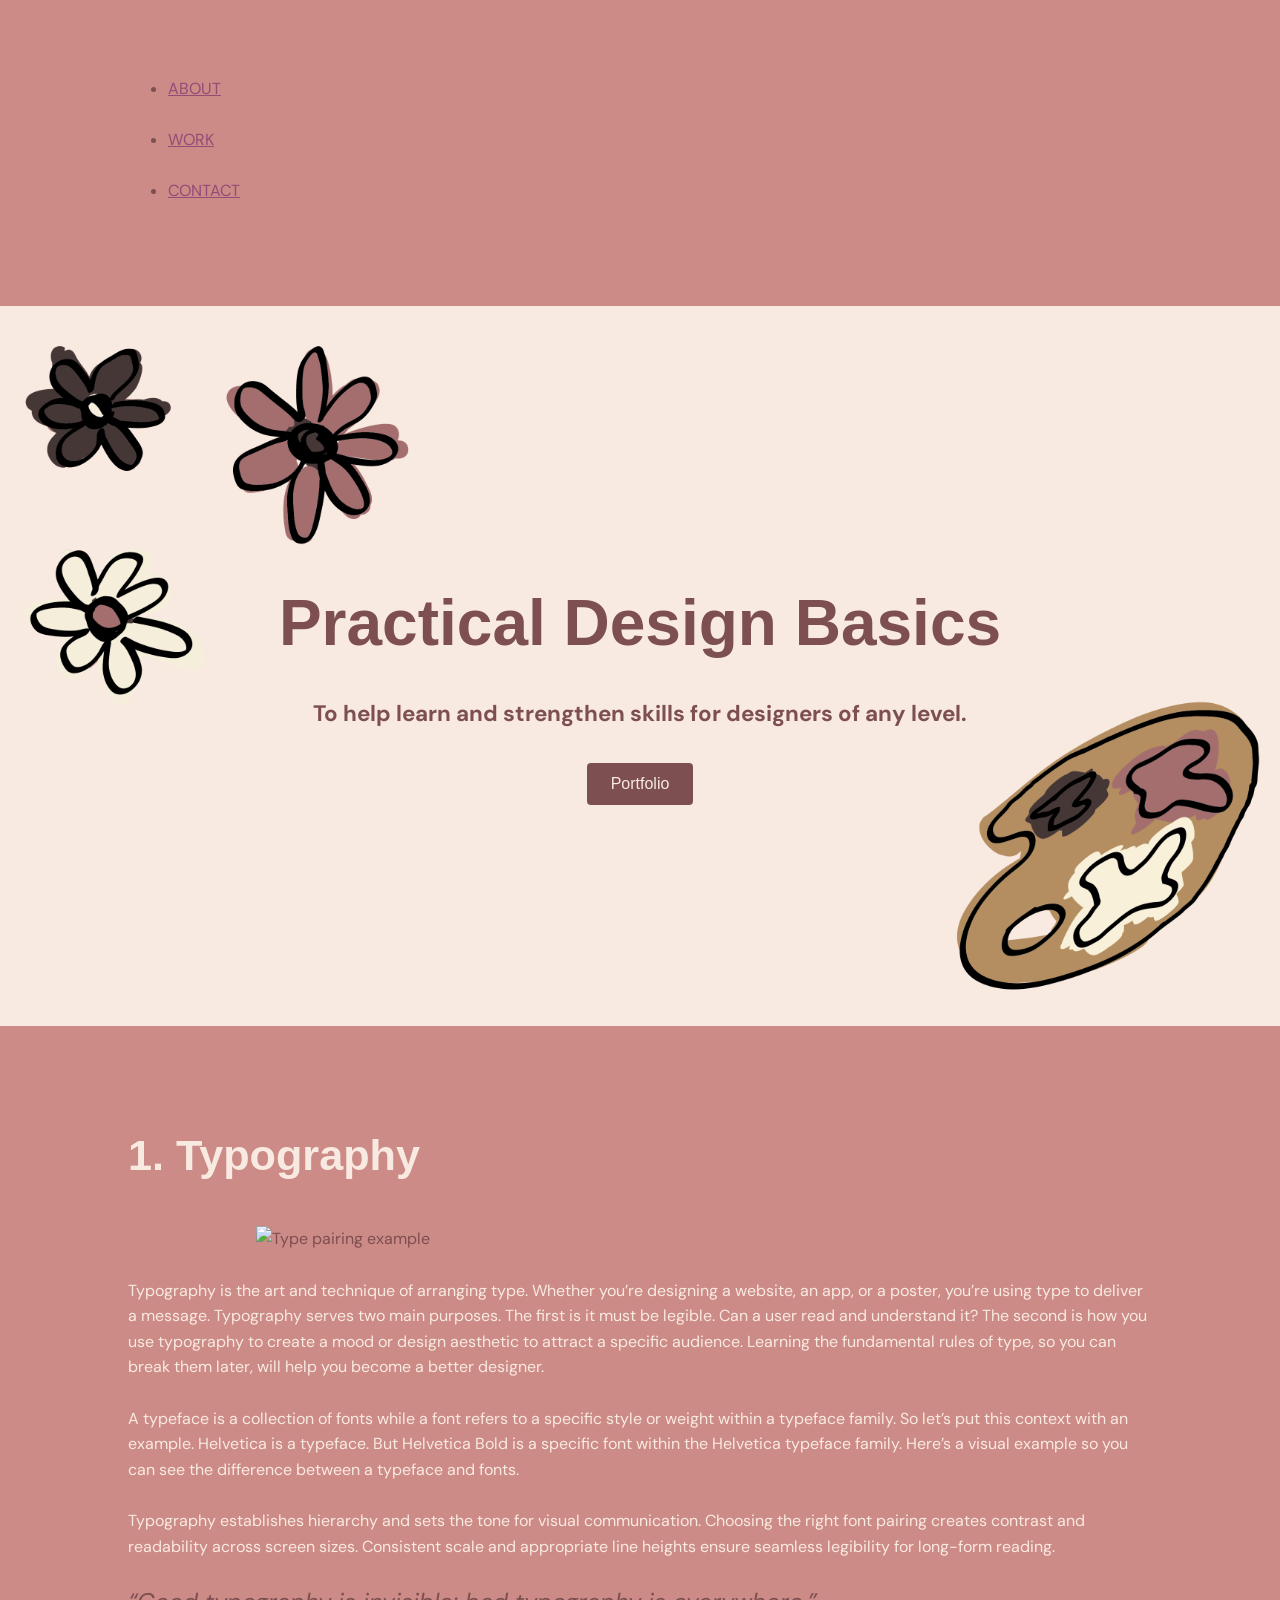
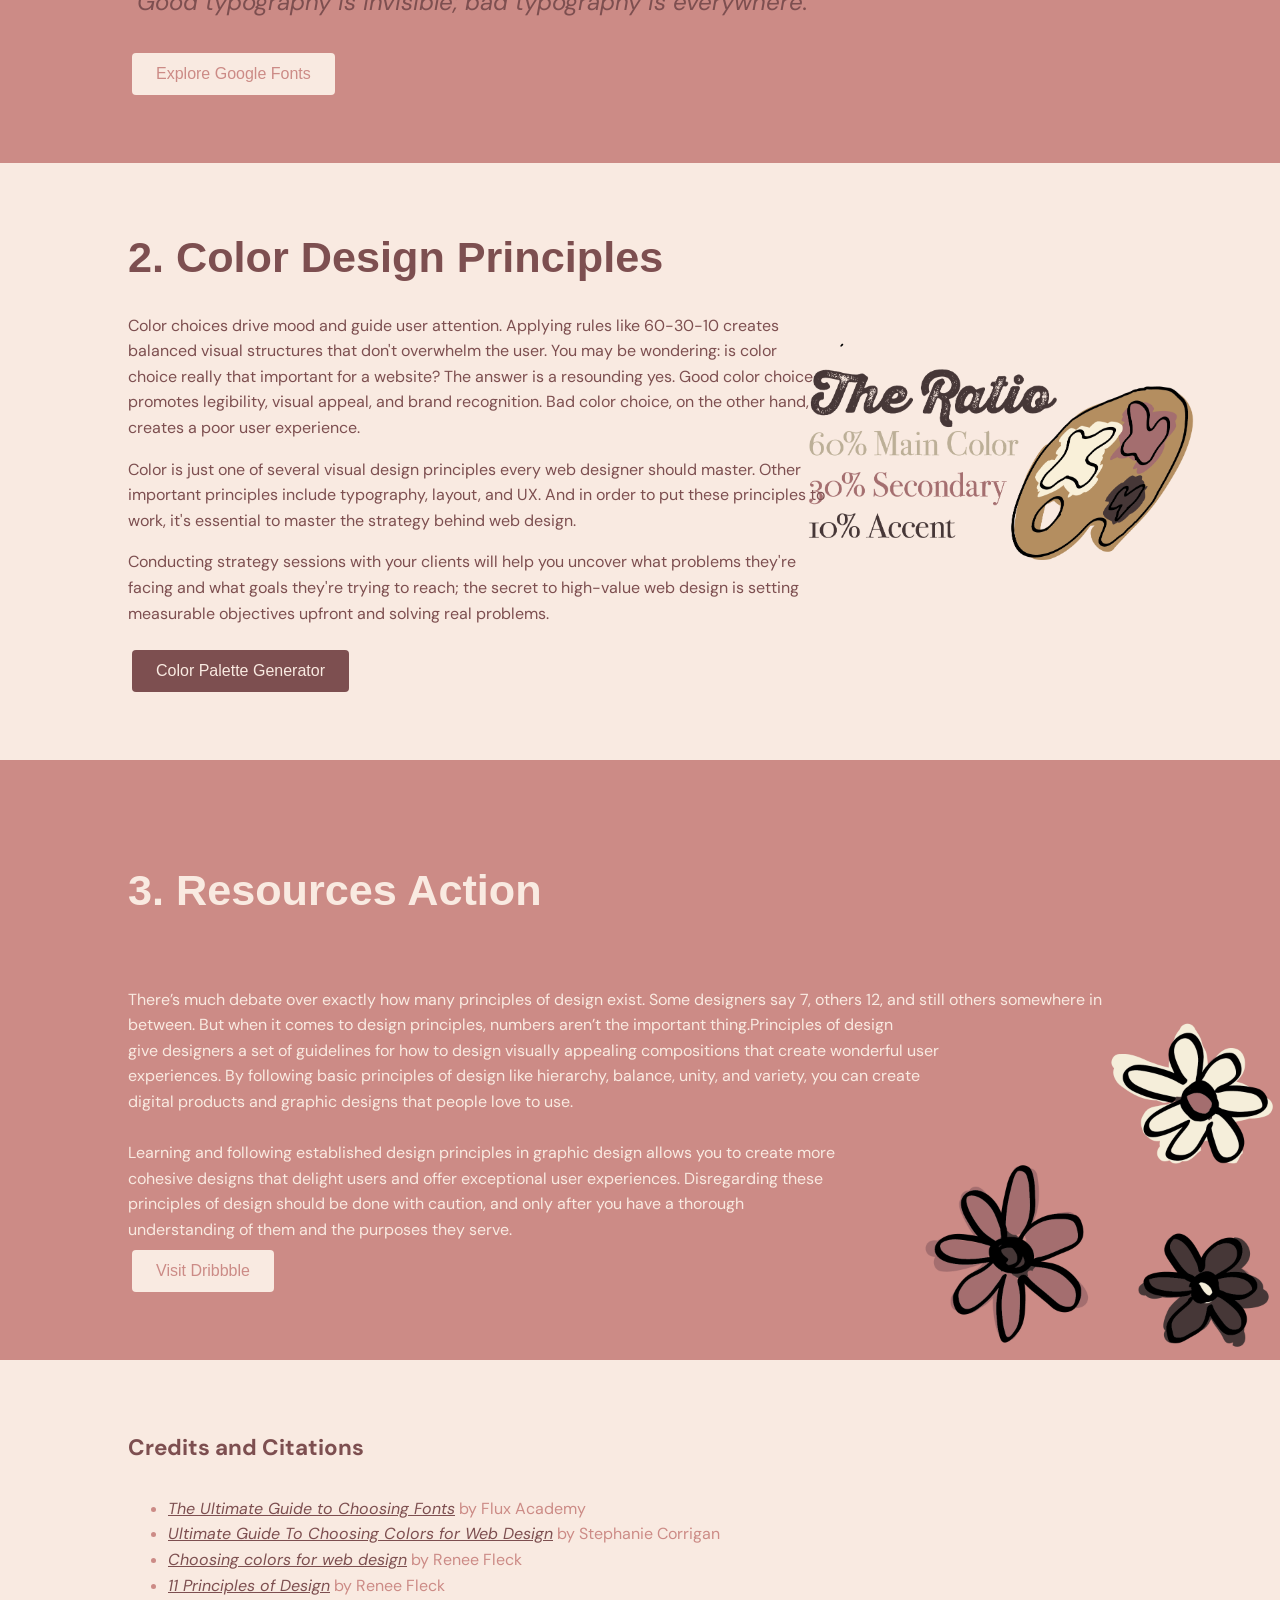
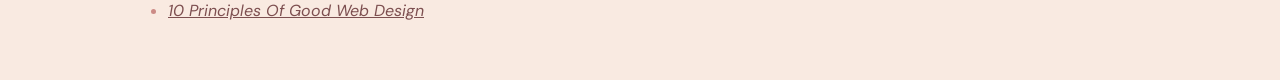
==== index.html @ 144f51ff "Add files via upload" ====
<!DOCTYPE html>
<html lang="en">
<head>
    <meta charset="UTF-8">
    <meta name="viewport" content="width=device-width, initial-scale=1.0">
    <title>Design Basics Professionals use Daily</title>
    
    <!-- Google Fonts -->
    <link rel="preconnect" href="https://fonts.googleapis.com">
    <link rel="preconnect" href="https://fonts.gstatic.com" crossorigin>
    <link href="https://fonts.googleapis.com/css2?family=DM+Sans:ital,opsz,wght@0,9..40,100..1000;1,9..40,100..1000&family=Valley+Sans:ital,wght@0,100..900;1,100..900&display=swap" rel="stylesheet">
    
    <!-- External CSS -->
    <link href="style.css" rel="stylesheet" type="text/css">
</head>
<body>
<topsection>
<section class="navigation">
<div class="navigation">
	<ul>
		<li><a href="file:///Users/rgarne7/Desktop/webdeisgn/About.html" target="_blank">ABOUT</a></li><br>
		<li><a href="file:///Users/rgarne7/Desktop/webdeisgn/About.html" target="_blank">WORK</a></li><br>
		<li><a href="file:///Users/rgarne7/Desktop/webdeisgn/About.html" target="_blank">CONTACT</a></li><br>
	</ul>
</div>
</section>
</topsection>
    <!-- SECTION 1: Header & Hero -->
    <section class="hero-section">
        <div class="hero-content">
            <h1>Practical Design Basics</h1>
            <h3>To help learn and strengthen skills for designers of any level.</h3>
            <a href="https://bexdesigns.net/" target="_blank">
            <button class="button">Portfolio</button>
            </a>
        </div>
</section>

    <!-- SECTION 2: Typography -->
    <section class="typography-section">
        <h2>1. Typography</h2>
      <img class="centered-image" src="images/typepairing.png" alt="Type pairing example">
      <br><p2>Typography is the art and technique of arranging type. Whether you’re designing a website, an app, or a poster, you’re using type to deliver a message. Typography serves two main purposes. The first is it must be legible. Can a user read and understand it? The second is how you use typography to create a mood or design aesthetic to attract a specific audience. Learning the fundamental rules of type, so you can break them later, will help you become a better designer.&nbsp;</p2><br>
        
       <br><p2>A typeface is a collection of fonts while a font refers to a specific style or weight within a typeface family. So let’s put this context with an example. Helvetica is a typeface. But Helvetica Bold is a specific font within the Helvetica typeface family. Here’s a visual example so you can see the difference between a typeface and fonts.</p2><br>
<p2><br>
    </p2>
        <p2>Typography establishes hierarchy and sets the tone for visual communication. Choosing the right font pairing creates contrast and readability across screen sizes.</p2>
<p2>Consistent scale and appropriate line heights ensure seamless legibility for long-form reading.</p2>
        
      <q>Good typography is invisible; bad typography is everywhere.</q>  
        
        <div>
            <a href="https://fonts.google.com" target="_blank">
                <button class="button2">Explore Google Fonts</button>
            </a>
        </div>
    </section>

    <!-- SECTION 3: Color & Design Principles -->
    <section class="color-section">
        <!-- Header container to align title left and image right -->
      <div class="color-header">
            <h5>2. Color Design Principles</h5>
</div>
      
<p>Color choices drive mood and guide user attention. Applying rules like 60-30-10 creates balanced visual structures that don't overwhelm the user.&nbsp;You may be wondering: is color choice really that important for a website? The answer is a resounding yes. Good color choice promotes legibility, visual appeal, and brand recognition. Bad color choice, on the other hand, creates a poor user experience.</p>
        <p>Color is just one of several visual design principles every web designer should master. Other important principles include typography, layout, and UX. And in order to put these principles to work, it's essential to master the strategy behind web design. 
		
		<br><p>Conducting strategy sessions with your clients will help you uncover what problems they're facing and what goals they're trying to reach; the secret to high-value web design is setting measurable objectives upfront and solving real problems.</p>
        
        <div>
            <a href="https://coolors.co" target="_blank">
                <button class="button">Color Palette Generator</button>
            </a>
        </div>
    </section>

    <!-- SECTION 4: Resources & CTA -->
    <!-- SECTION 4: Resources & CTA -->
<section class="resources-section">
<h2>3. Resources Action</h2>
	<div>
	  <br><p2>There’s much debate over exactly how many principles of design exist. Some designers say 7, others 12, and still others somewhere in between. But when it comes to design principles, numbers aren’t the important thing.Principles of design <br>
	    give designers a set of guidelines for how to design visually appealing compositions that create wonderful user <br>
	    experiences. By following basic principles of design like hierarchy, balance, unity, and variety, you can create <br>
	    digital products and graphic designs that people love to use.<br></p2>
	<br><p2>Learning and following established design principles in graphic design allows you to create more<br>
cohesive designs that delight users and offer exceptional user experiences. Disregarding these <br>
principles of design should be done with caution, and only after you have a thorough<br>
understanding of them and the purposes they serve.</p2>
    
    <div>
        <a href="https://dribbble.com" target="_blank">
        <button class="button2">Visit Dribbble</button>
      </a>
</div>
</section>

    <!-- FOOTER & CITATIONS -->
    <footer>
        <h4>Credits and Citations</h4>
      <ul>
        <li><cite><a href="https://www.flux-academy.com/blog/the-ultimate-guide-to-choosing-fonts" target="_blank">The Ultimate Guide to Choosing Fonts</a></cite> by Flux Academy</li>
            <li><cite><a href="https://www.flux-academy.com/blog/ultimate-guide-to-choosing-colors-for-web-design" target="_blank">Ultimate Guide To Choosing Colors for Web Design</a></cite> by Stephanie Corrigan</li>
            <li><cite><a href="https://dribbble.com/stories/2018/12/19/choosing-colors-for-web-design-a-practical-ui-color-application-guide" target="_blank">Choosing colors for web design</a></cite> by Renee Fleck</li>
            <li><cite><a href="https://dribbble.com/resources/education/principles-of-design" target="_blank">11 Principles of Design</a></cite> by Renee Fleck</li>
            <li><cite><a href="https://tilda.education/en/web-design-principles" target="_blank">10 Principles Of Good Web Design</a></cite></li>
      </ul>
    </footer>

</body>
</html>
---- style.css ----
@charset "UTF-8";

/* Global & Typography Styling */
body {
    font-family: 'DM Sans', sans-serif;
    margin: 0;
    padding: 0;
    color: #7d4f50;
    line-height: 1.6;
}

h1 {
    font-family: "Valley Sans", sans-serif;
    font-size: 4rem;
    font-weight: 600;
    margin-bottom: 0.1rem;
    color: #7d4f50;
}

h2 {
    font-family: "Valley Sans", sans-serif;
    font-size: 2.7rem;
    color: #f9eae1;
}

h5 {
    font-family: "Valley Sans", sans-serif;
    font-size: 2.7rem;
    color: #7d4f50;
    margin: 0;
}

h3, h4 {
    font-family: "DM Sans", sans-serif;
    font-size: 1.4rem;
    color: #7d4f50;
}

p {
    font-size: 1rem;
    max-width: 700px;
    margin-bottom: 1rem;
    color: #7d4f50;
}

p2 {
    color: #f9eae1;
}

q {
    font-style: italic;
    font-size: 1.5rem;
    display: block;
    margin: 1.5rem 0;
    color: #7d4f50;
}

/* Section Structures */
section {
    padding: 60px 10%;
}

.navigation {
	background-color: #cc8b86;
	justify-content: center;
}
/* 1. Hero Section with Centered Background */
.hero-section {
    background-color: #f9eae1;
    background-image: url(Images/herographic.png);
    background-repeat: no-repeat;
    background-size: contain;
    background-position: center;
    min-height: 600px;
    display: flex;
    align-items: center;
    justify-content: center;
    text-align: center;
}

/* 2. Typography Section with Centered Image */
.typography-section {
    background-color: #CC8b86;
}

.typography-section .centered-image {
    display: block;
    margin: 0px auto;
    max-width: 75%;
    height: 5%;
}

/* 3. Color Section with Title Left & Image Right */
.color-section {
    background-color: #f9eae1;
}

.color-header {
    display: flex;
    justify-content: space-between;
    align-items: center;
    margin-bottom: 20px;
    flex-wrap: wrap;
    gap: 20px;
}

.color-palette-img {
    max-width: 400px; /* Adjust width as needed */
    height: auto;
}
.color-section {
    background-color: #f9eae1;
    background-image: url(Images/colorpalette.png);
    background-repeat: no-repeat;
    background-position: right center;
    background-size: 45%; /* Adjusts image size to fit neatly */
}

.resources-section {
    background-color: #cc8b86;
}
/* 4. Resources Section with Bottom-Right Background Image */
.resources-section {
    background-color: #cc8b86;
    background-image: url(Images/resource.png);
    background-repeat: no-repeat;
    background-position: right bottom;
    background-size: contain; /* Keeps the entire image visible; adjust or set a pixel size like '250px' if preferred */
    min-height: 250px; /* Optional: ensures enough height for the graphic to render nicely */
}
/* Links & Hover States */
a {
    color: #914D76;
    text-decoration: underline;
    transition: color 0.2s ease;
}

a:hover {
    color: #04AA6D;
}

/* Button Styling */
.button {
    background-color: #7d4f50;
    border: none;
    color: #f9eae1;
    padding: 12px 24px;
    text-align: center;
    text-decoration: none;
    display: inline-block;
    font-size: 16px;
    margin: 8px 4px;
    cursor: pointer;
    border-radius: 4px;
    transition: background-color 0.3s ease;
}

.button:hover {
    background-color: #CC8b86;
}

.button2 {
    background-color: #f9eae1;
    border: none;
    color: #CC8b86;
    padding: 12px 24px;
    text-align: center;
    text-decoration: none;
    display: inline-block;
    font-size: 16px;
    margin: 8px 4px;
    cursor: pointer;
    border-radius: 4px;
    transition: background-color 0.3s ease;
}

.button2:hover {
    background-color: #7d4f50;
}

/* Footer Styling */
footer {
    background-color: #f9eae1;
    color: #CC8b86;
    padding: 40px 10%;
}

footer a {
    color: #7d4f50;
}

footer a:hover {
    color: #CC8b86;
}
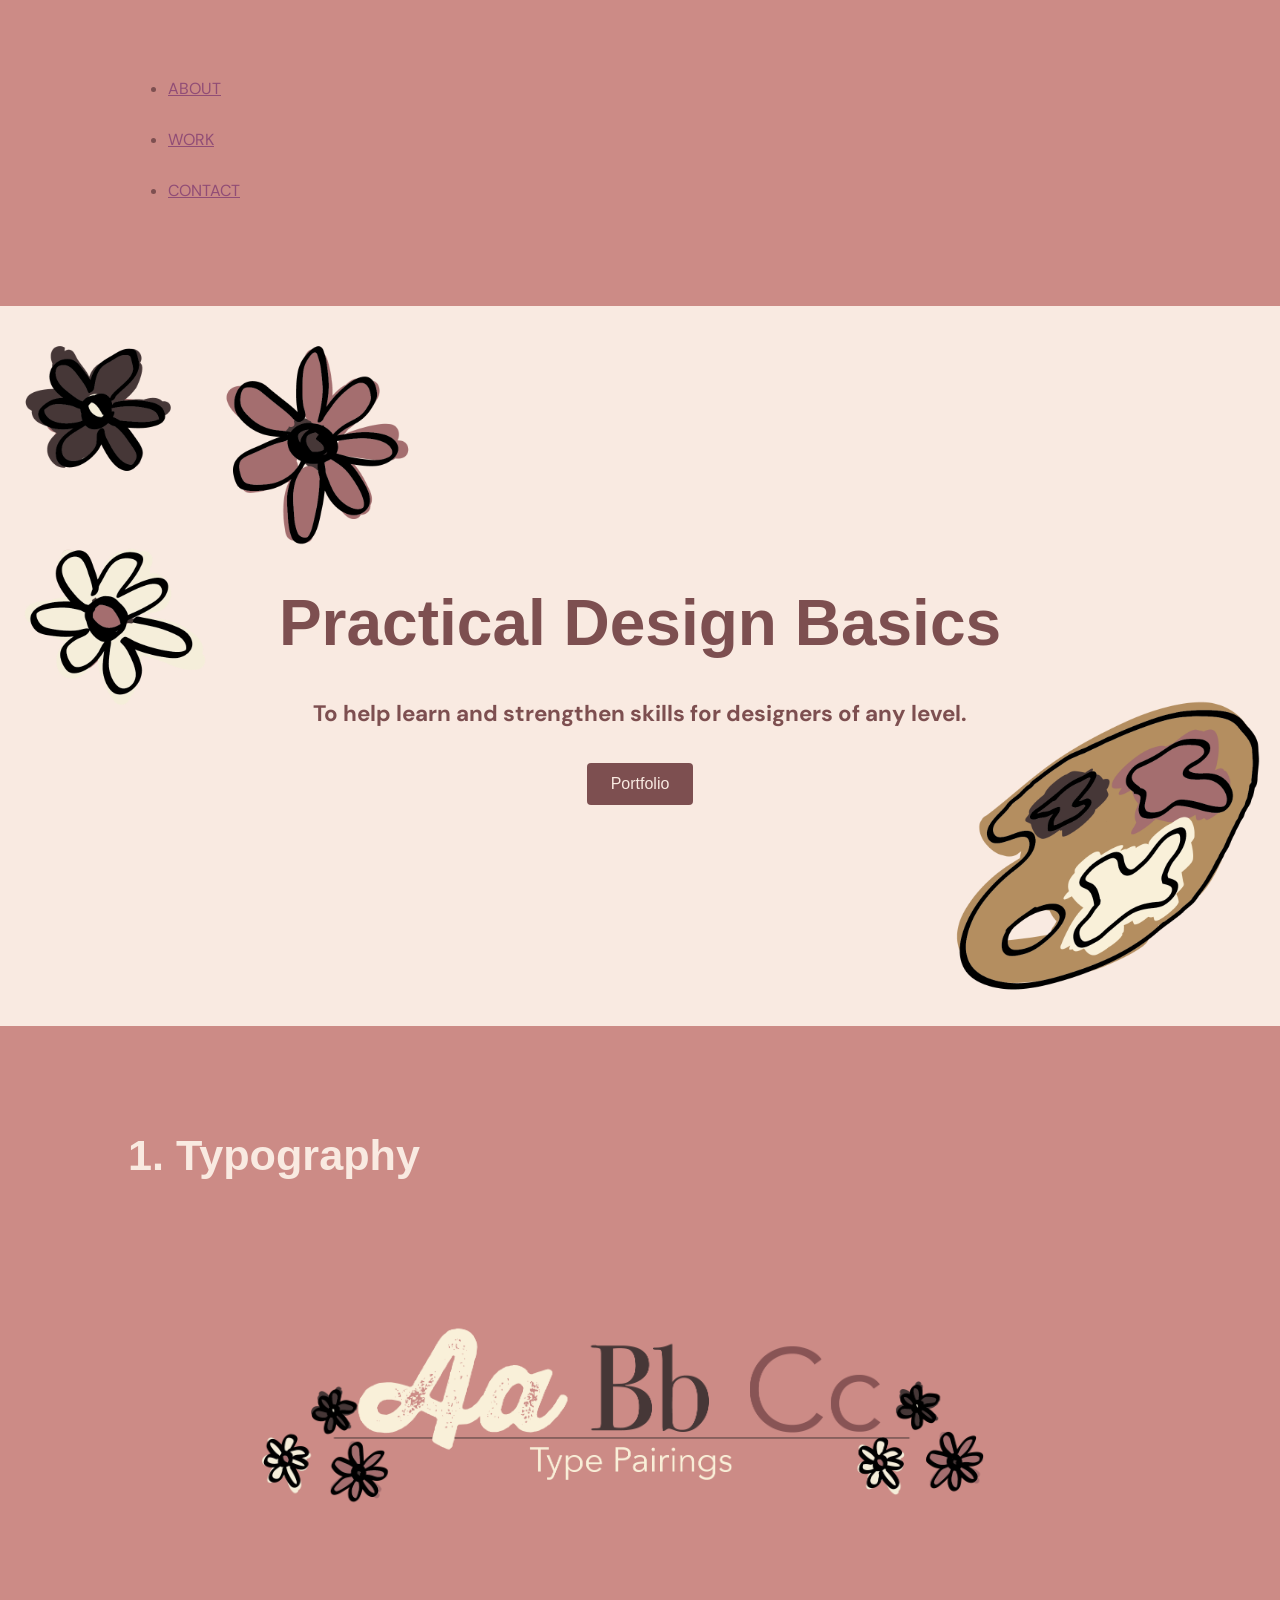
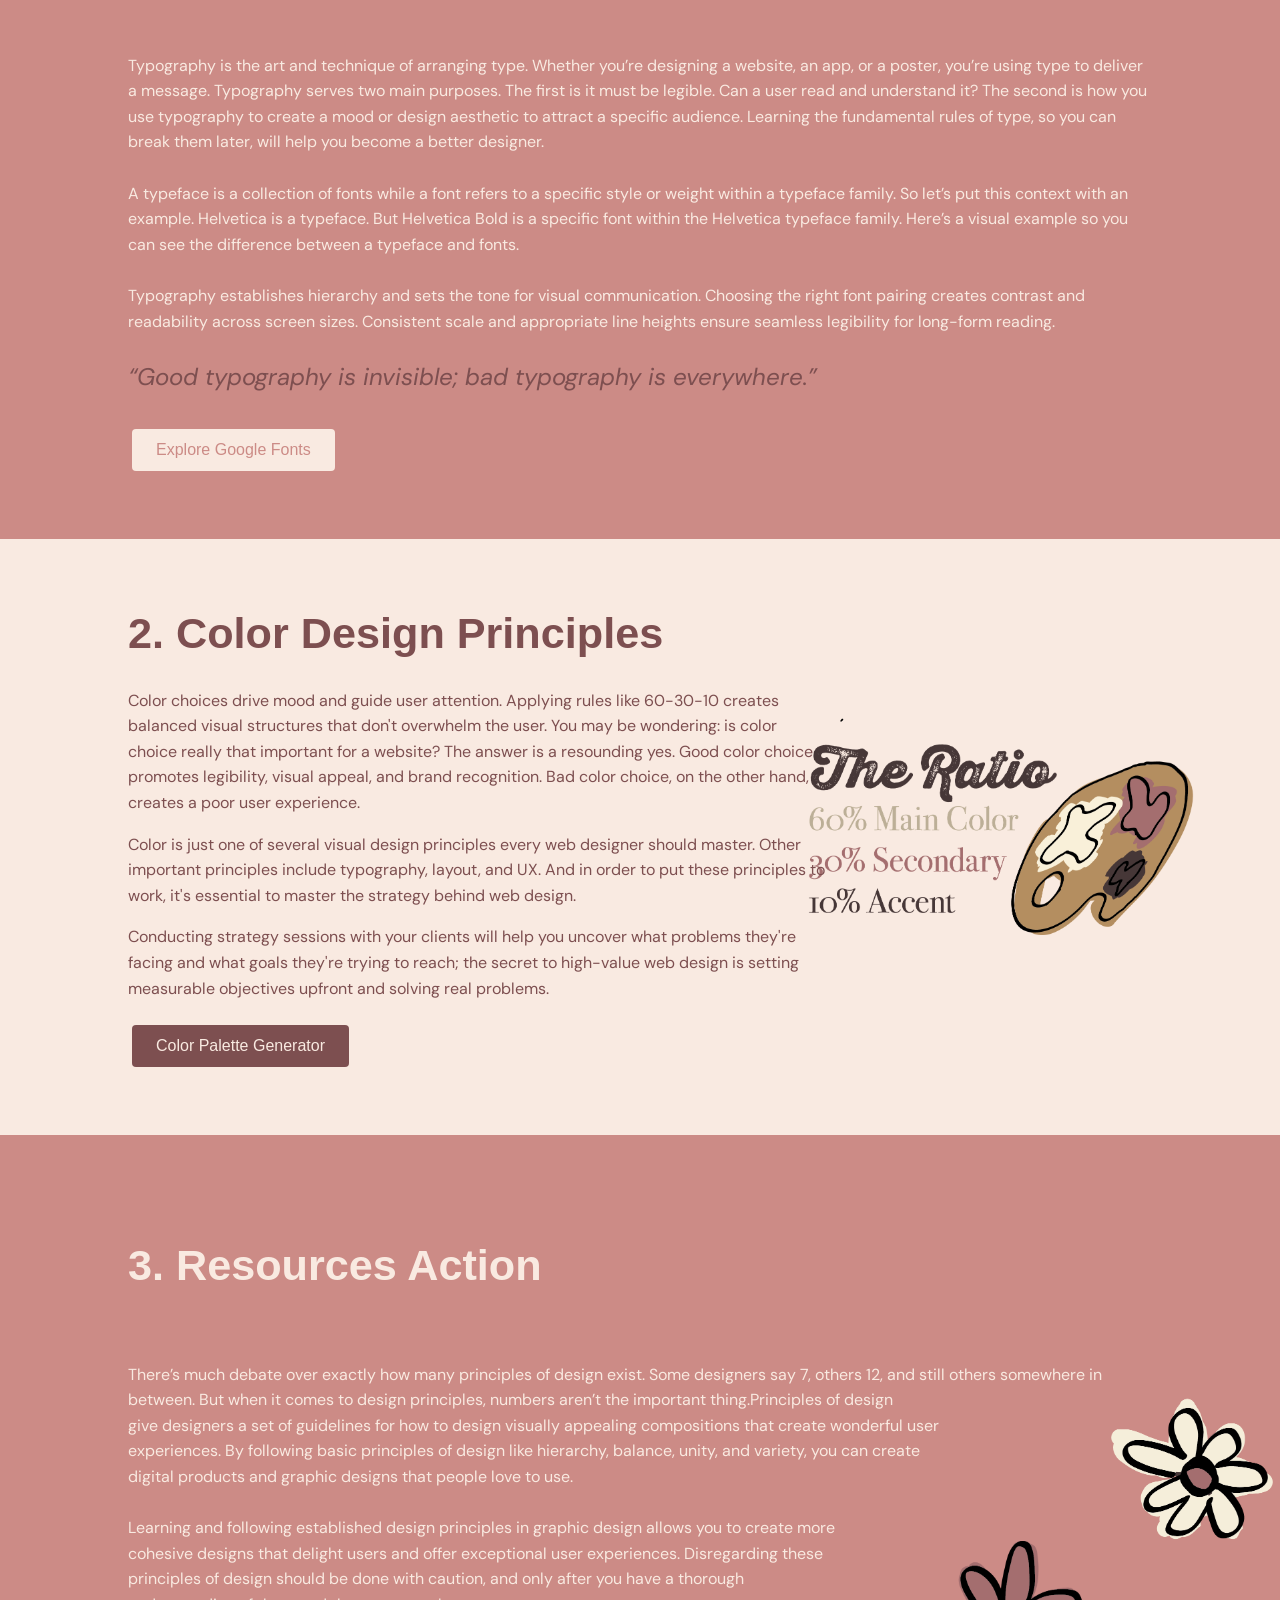
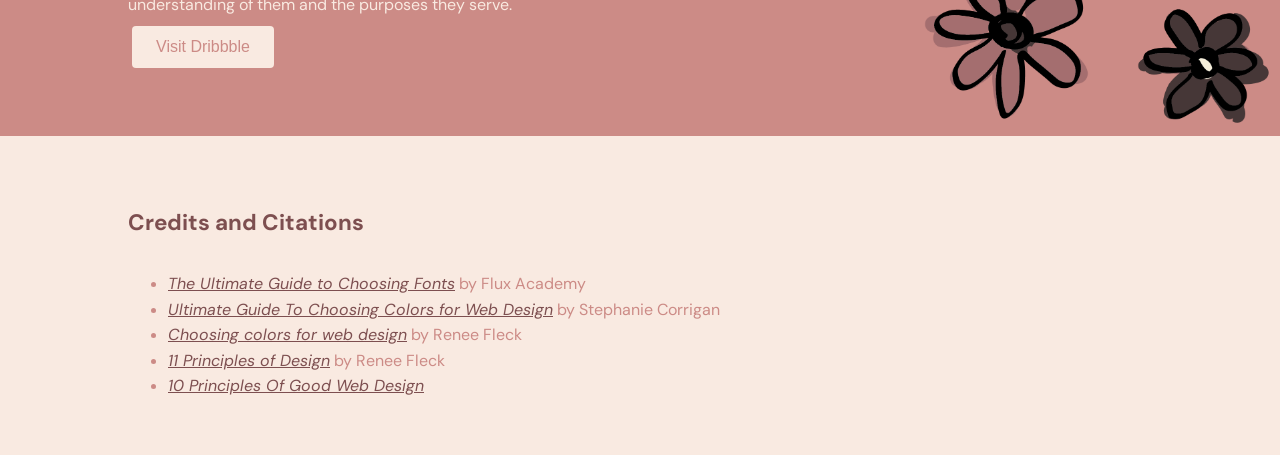
==== commit a6f35316: "Add files via upload" ====
--- a/index.html
+++ b/index.html
@@ -39,7 +39,7 @@
     <!-- SECTION 2: Typography -->
     <section class="typography-section">
         <h2>1. Typography</h2>
-      <img class="centered-image" src="images/typepairing.png" alt="Type pairing example">
+      <img class="centered-image" src="Images/typepairing.png" alt="Type pairing example">
       <br><p2>Typography is the art and technique of arranging type. Whether you’re designing a website, an app, or a poster, you’re using type to deliver a message. Typography serves two main purposes. The first is it must be legible. Can a user read and understand it? The second is how you use typography to create a mood or design aesthetic to attract a specific audience. Learning the fundamental rules of type, so you can break them later, will help you become a better designer.&nbsp;</p2><br>
         
        <br><p2>A typeface is a collection of fonts while a font refers to a specific style or weight within a typeface family. So let’s put this context with an example. Helvetica is a typeface. But Helvetica Bold is a specific font within the Helvetica typeface family. Here’s a visual example so you can see the difference between a typeface and fonts.</p2><br>
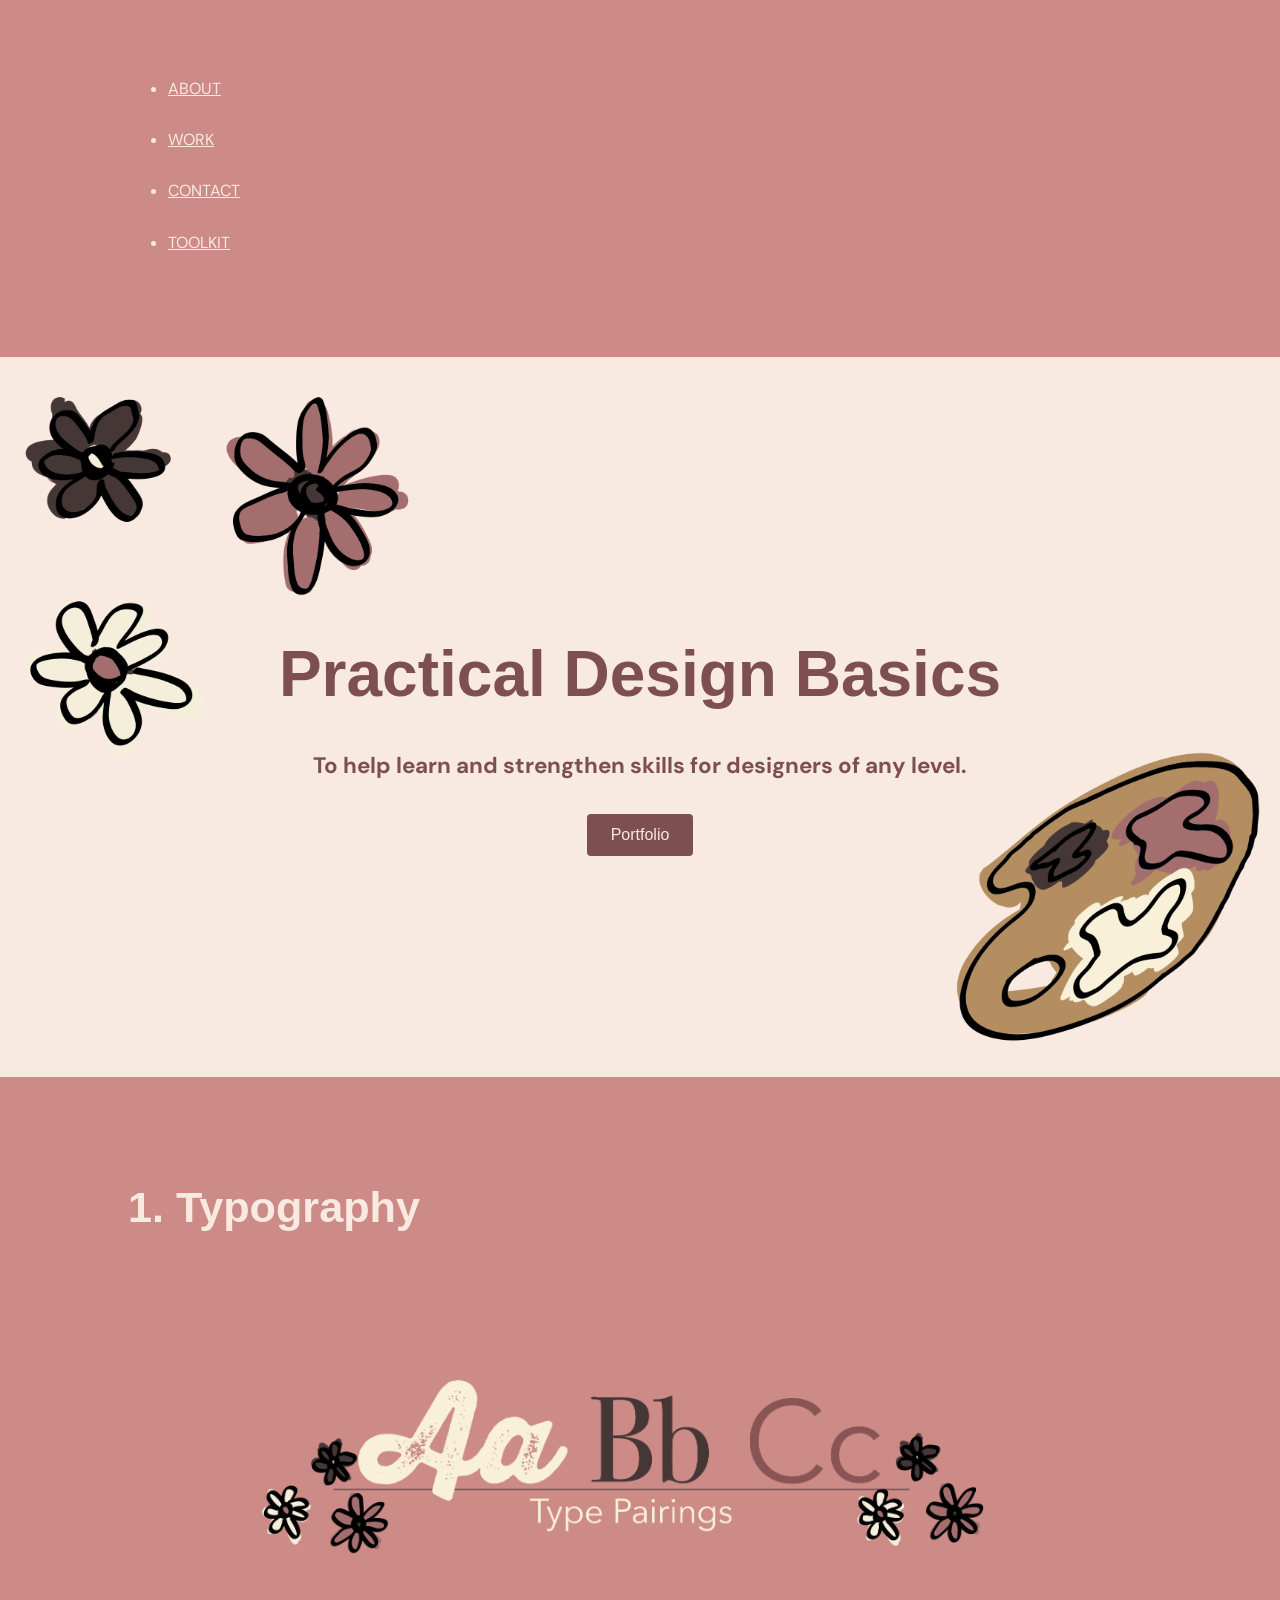
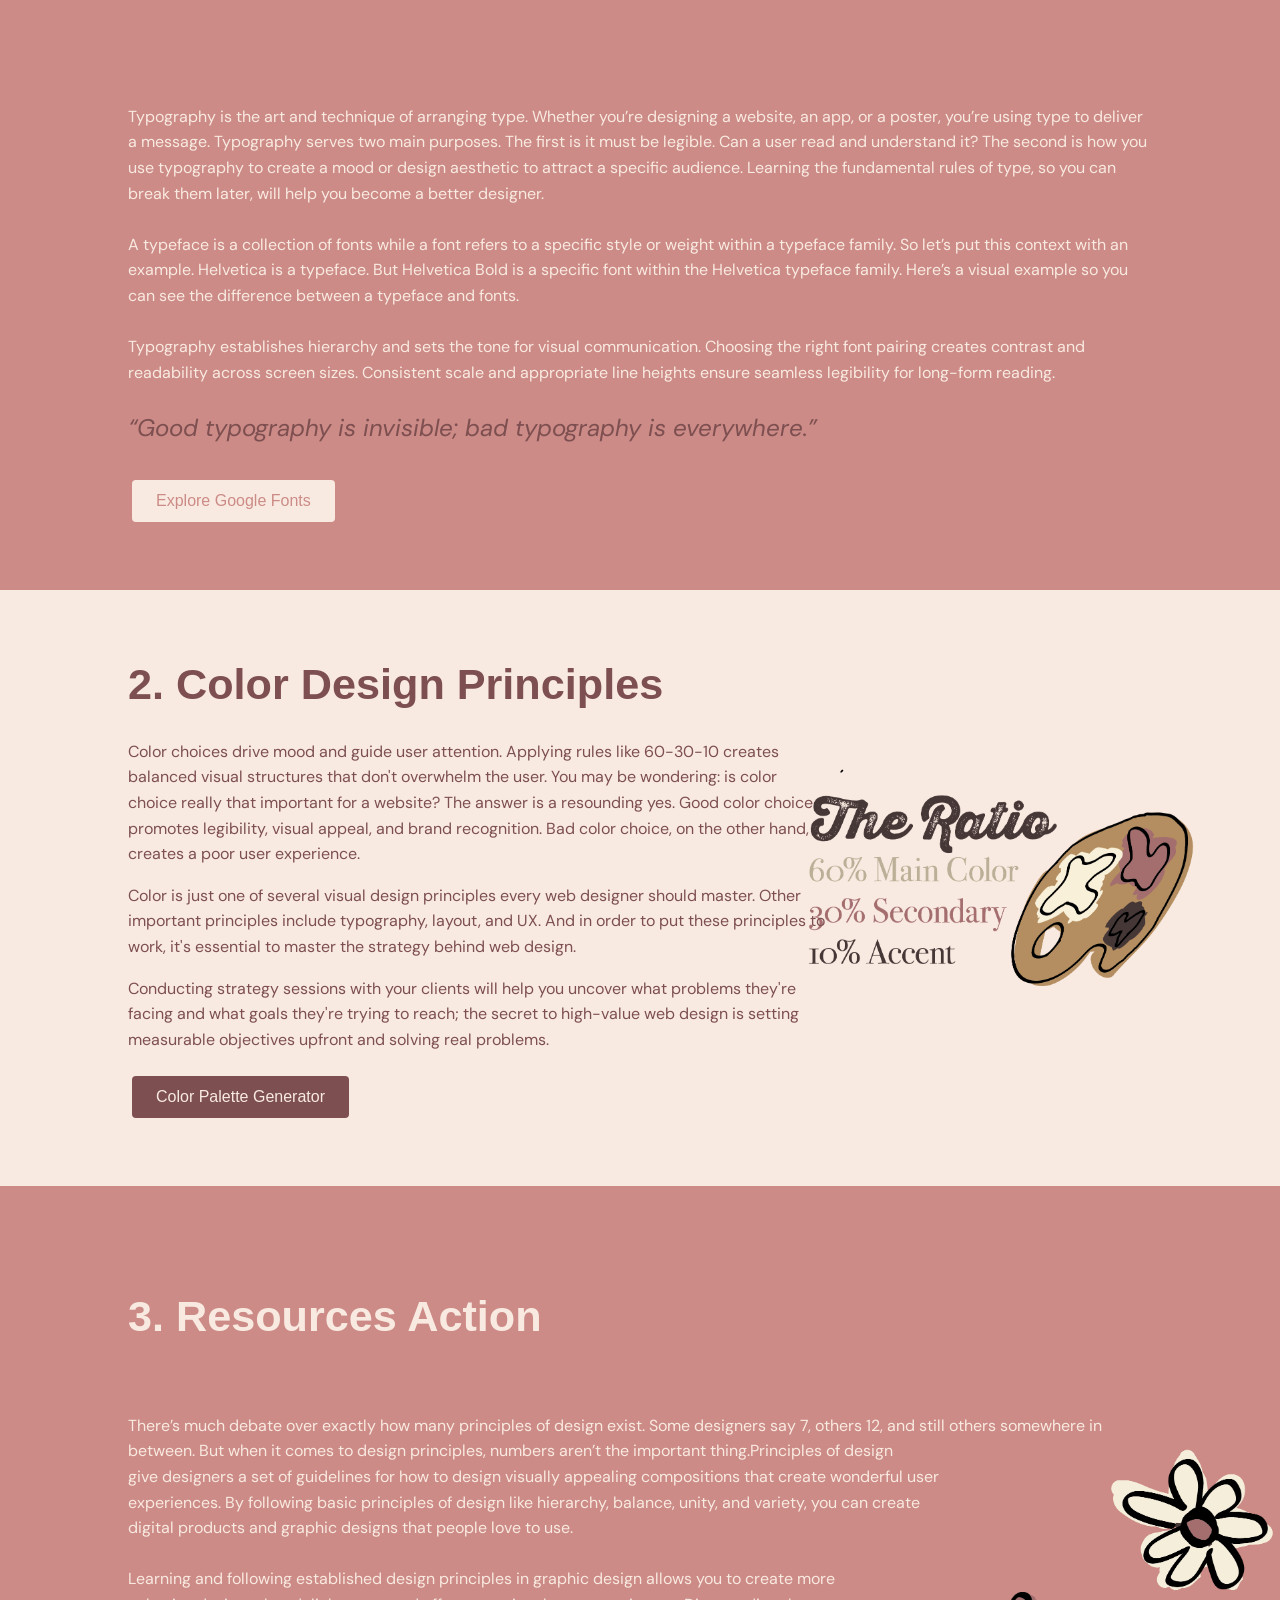
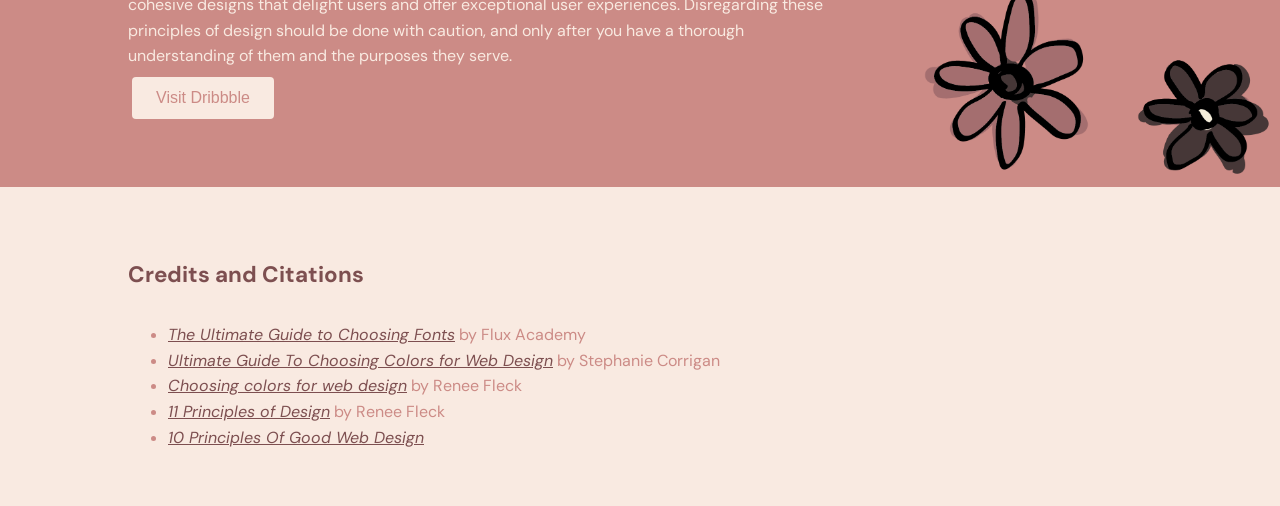
==== commit 9849e4d9: "Add files via upload" ====
--- a/index.html
+++ b/index.html
@@ -18,9 +18,10 @@
 <section class="navigation">
 <div class="navigation">
 	<ul>
-		<li><a href="file:///Users/rgarne7/Desktop/webdeisgn/About.html" target="_blank">ABOUT</a></li><br>
-		<li><a href="file:///Users/rgarne7/Desktop/webdeisgn/About.html" target="_blank">WORK</a></li><br>
-		<li><a href="file:///Users/rgarne7/Desktop/webdeisgn/About.html" target="_blank">CONTACT</a></li><br>
+		<li><a href="About.html" target="_blank">ABOUT</a></li><br>
+		<li><a href="WORK.html" target="_blank">WORK</a></li><br>
+		<li><a href="CONTACT.html" target="_blank">CONTACT</a></li><br>
+		<li><a href="TOOLKIT.html" target="_blank">TOOLKIT</a></li><br>
 	</ul>
 </div>
 </section>
--- a/style.css
+++ b/style.css
@@ -62,7 +62,23 @@
 
 .navigation {
 	background-color: #cc8b86;
-	justify-content: center;
+	justify-content: right;
+	color: #f9eae1;
+	
+}
+
+topsection {
+    background-color: #f9eae1;
+    color: #CC8b86;
+    
+}
+
+topsection a {
+    color: #f9eae1;
+}
+
+topsection a:hover {
+    color: #7d4f50;
 }
 /* 1. Hero Section with Centered Background */
 .hero-section {
@@ -85,6 +101,7 @@
 
 .typography-section .centered-image {
     display: block;
+	background-image: url(Images/typepairing.png);
     margin: 0px auto;
     max-width: 75%;
     height: 5%;
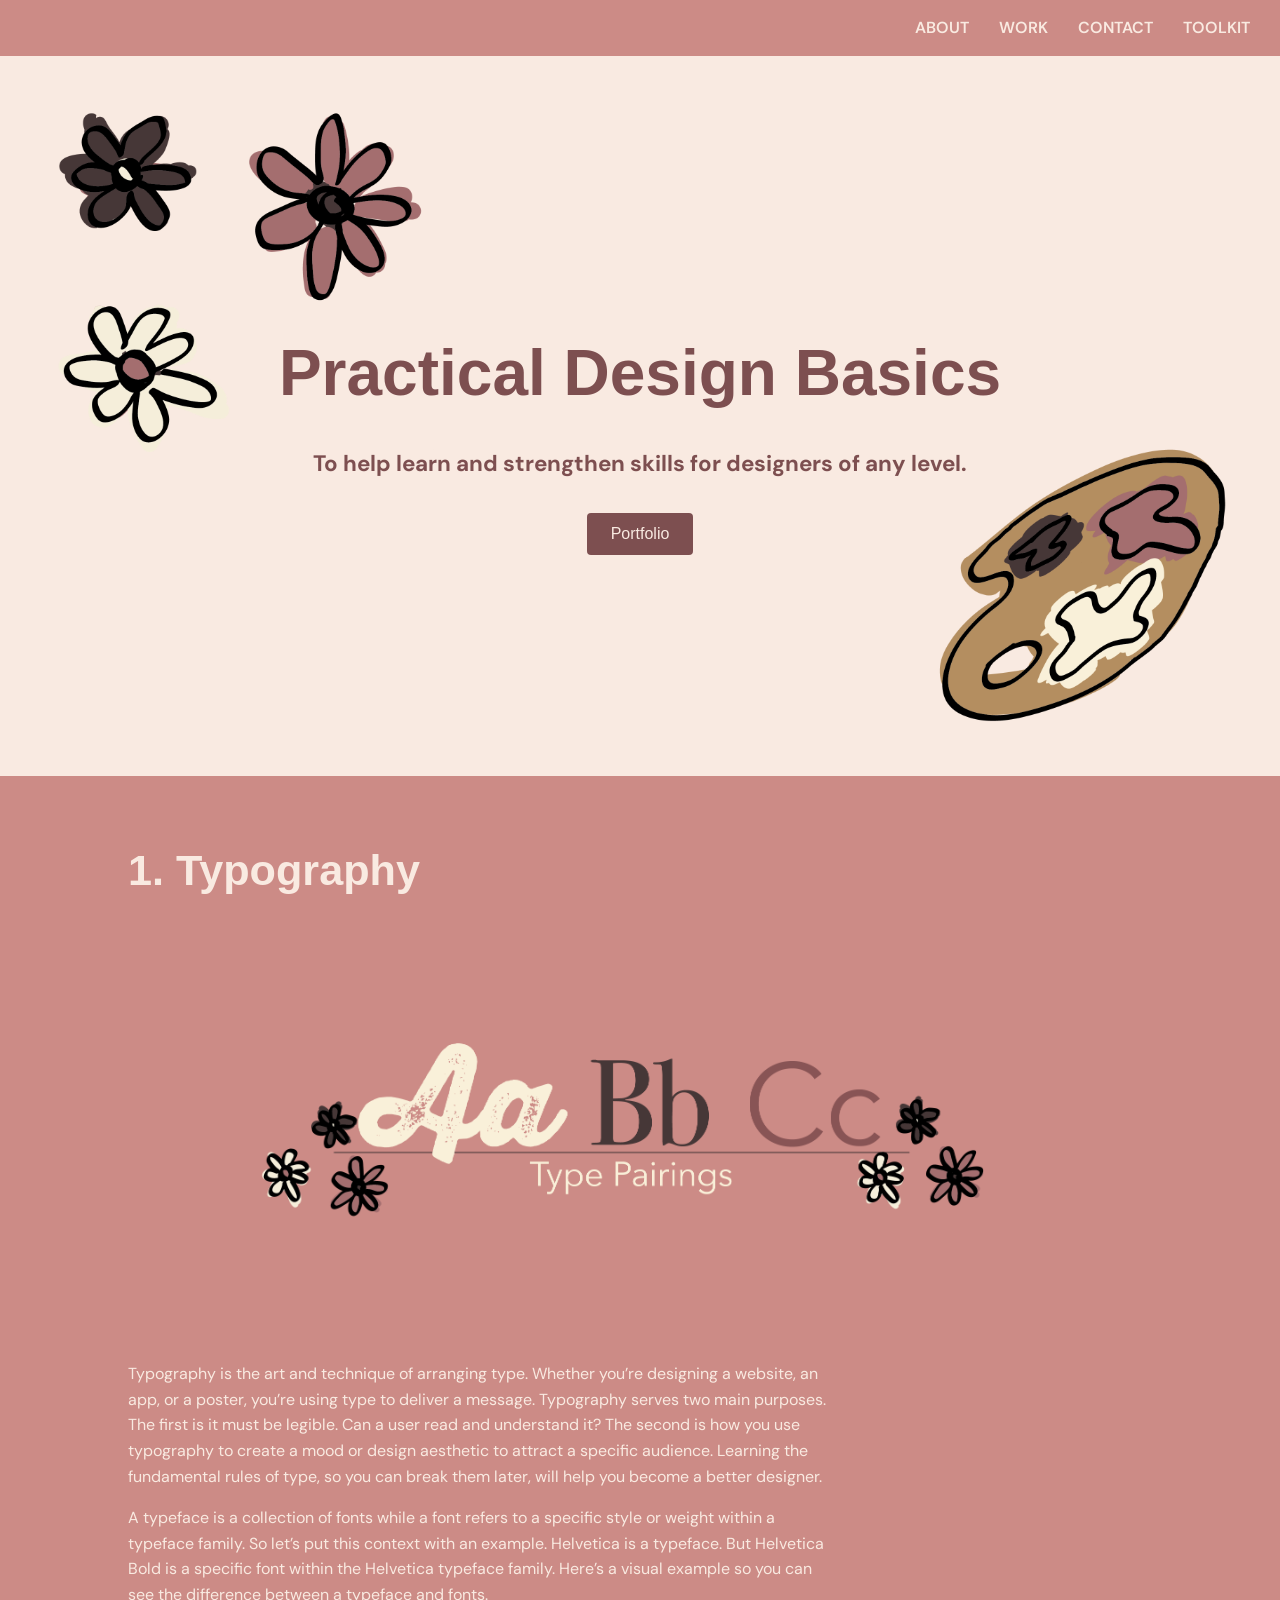
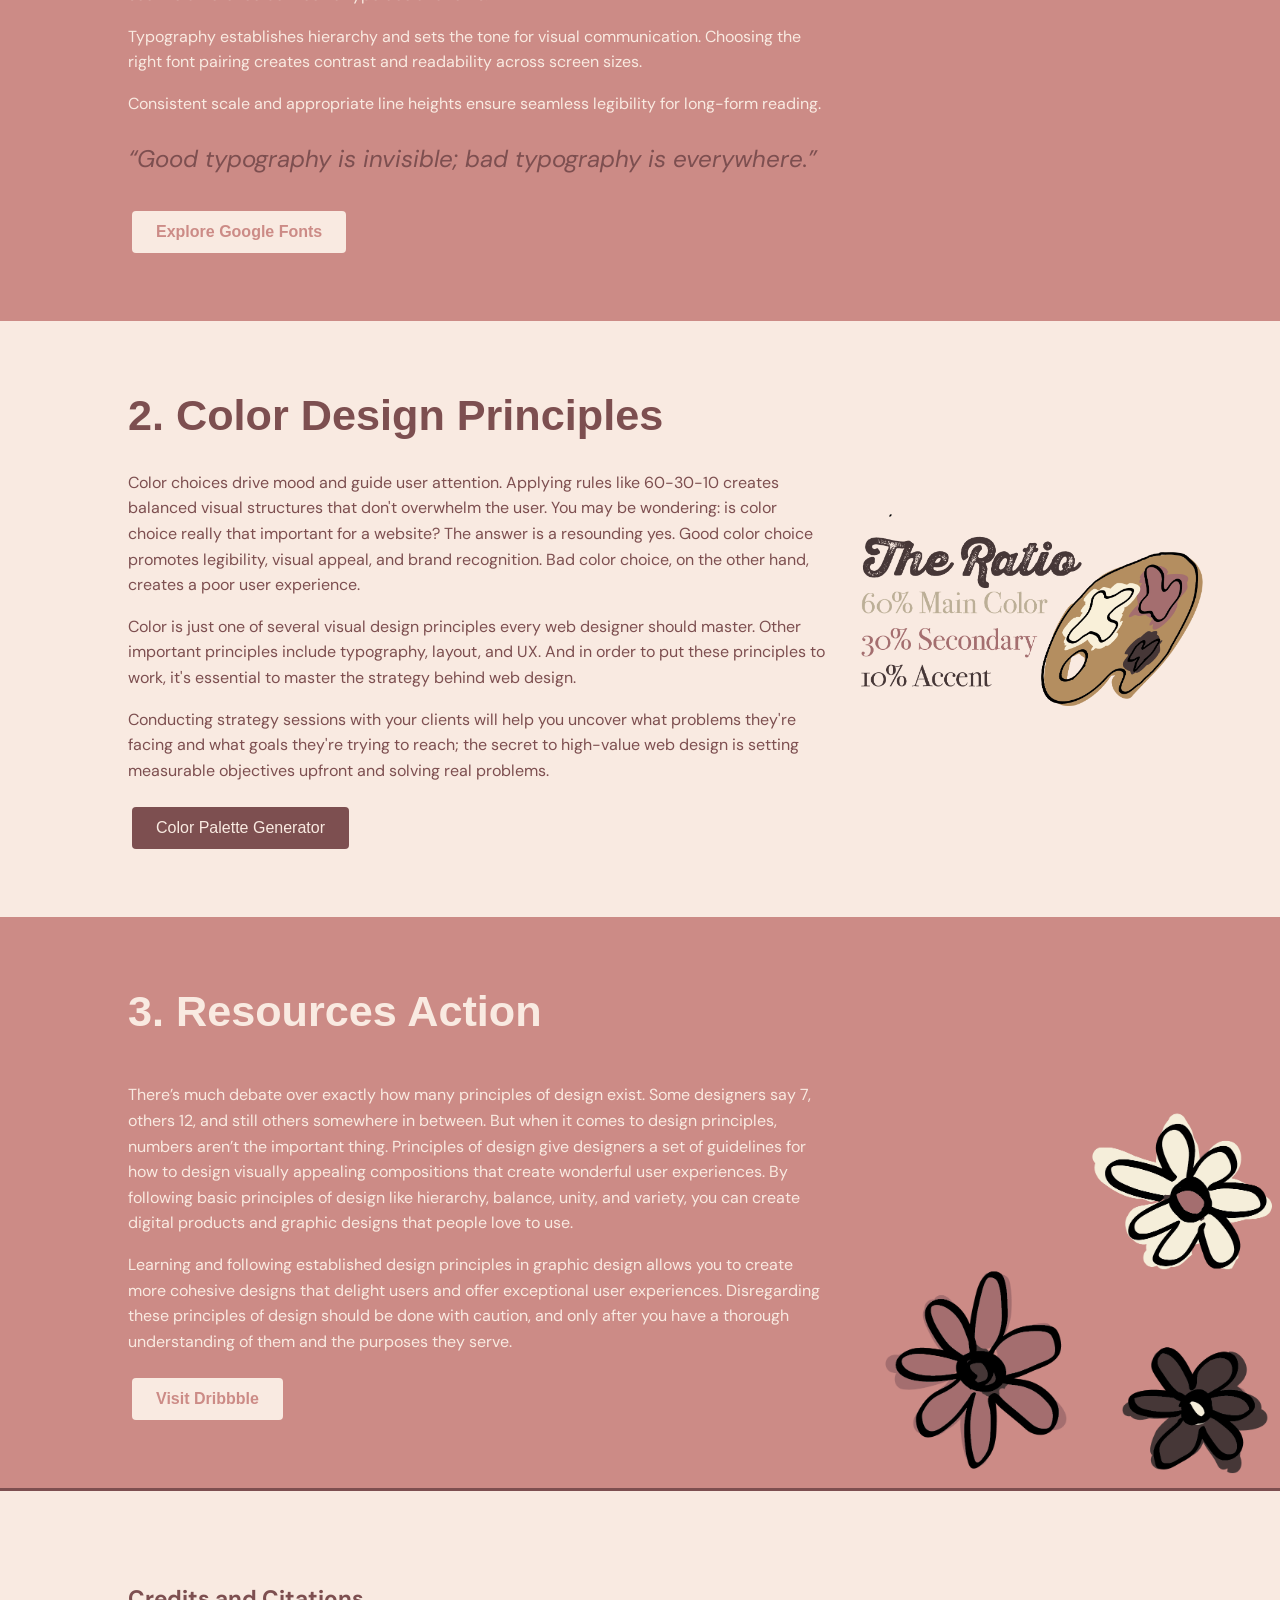
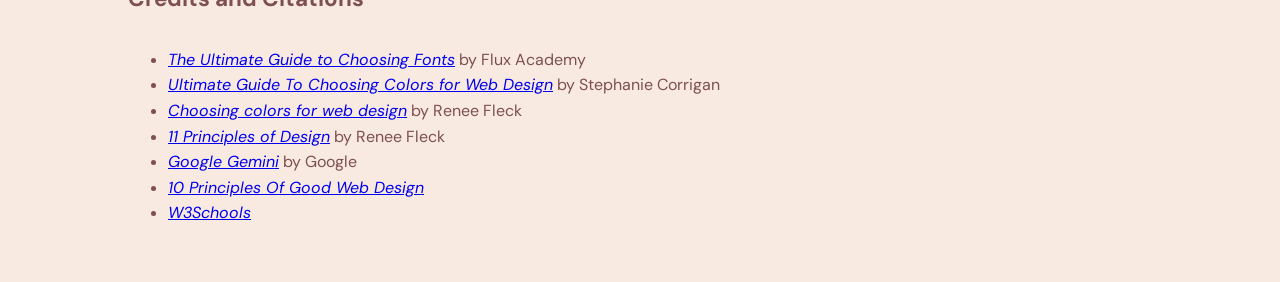
==== commit dbf3668f: "Add files via upload" ====
--- a/index.html
+++ b/index.html
@@ -14,101 +14,98 @@
     <link href="style.css" rel="stylesheet" type="text/css">
 </head>
 <body>
-<topsection>
-<section class="navigation">
-<div class="navigation">
-	<ul>
-		<li><a href="About.html" target="_blank">ABOUT</a></li><br>
-		<li><a href="WORK.html" target="_blank">WORK</a></li><br>
-		<li><a href="CONTACT.html" target="_blank">CONTACT</a></li><br>
-		<li><a href="TOOLKIT.html" target="_blank">TOOLKIT</a></li><br>
-	</ul>
-</div>
-</section>
-</topsection>
-    <!-- SECTION 1: Header & Hero -->
-    <section class="hero-section">
-        <div class="hero-content">
-            <h1>Practical Design Basics</h1>
-            <h3>To help learn and strengthen skills for designers of any level.</h3>
-            <a href="https://bexdesigns.net/" target="_blank">
+
+<header class="top-section">
+    <nav class="navigation">
+        <ul>
+            <li><a href="About.html" target="_blank">ABOUT</a></li>
+            <li><a href="WORK.html" target="_blank">WORK</a></li>
+            <li><a href="CONTACT.html" target="_blank">CONTACT</a></li>
+            <li><a href="TOOLKIT.html" target="_blank">TOOLKIT</a></li>
+        </ul>
+    </nav>
+</header>
+
+<!-- SECTION 1: Header & Hero -->
+<section class="hero-section">
+    <div class="hero-content">
+        <h1>Practical Design Basics</h1>
+        <h3>To help learn and strengthen skills for designers of any level.</h3>
+        <a href="https://bexdesigns.net/" target="_blank">
             <button class="button">Portfolio</button>
-            </a>
-        </div>
+        </a>
+    </div>
 </section>
 
-    <!-- SECTION 2: Typography -->
-    <section class="typography-section">
-        <h2>1. Typography</h2>
-      <img class="centered-image" src="Images/typepairing.png" alt="Type pairing example">
-      <br><p2>Typography is the art and technique of arranging type. Whether you’re designing a website, an app, or a poster, you’re using type to deliver a message. Typography serves two main purposes. The first is it must be legible. Can a user read and understand it? The second is how you use typography to create a mood or design aesthetic to attract a specific audience. Learning the fundamental rules of type, so you can break them later, will help you become a better designer.&nbsp;</p2><br>
+<!-- SECTION 2: Typography -->
+<section class="typography-section">
+    <h2>1. Typography</h2>
+    <img class="centered-image" src="Images/typepairing.png" alt="Type pairing example">
+    
+    <p class="p2">Typography is the art and technique of arranging type. Whether you’re designing a website, an app, or a poster, you’re using type to deliver a message. Typography serves two main purposes. The first is it must be legible. Can a user read and understand it? The second is how you use typography to create a mood or design aesthetic to attract a specific audience. Learning the fundamental rules of type, so you can break them later, will help you become a better designer.</p>
+    
+    <p class="p2">A typeface is a collection of fonts while a font refers to a specific style or weight within a typeface family. So let’s put this context with an example. Helvetica is a typeface. But Helvetica Bold is a specific font within the Helvetica typeface family. Here’s a visual example so you can see the difference between a typeface and fonts.</p>
+    
+    <p class="p2">Typography establishes hierarchy and sets the tone for visual communication. Choosing the right font pairing creates contrast and readability across screen sizes.</p>
+    <p class="p2">Consistent scale and appropriate line heights ensure seamless legibility for long-form reading.</p>
+    
+    <q>Good typography is invisible; bad typography is everywhere.</q>  
+    
+    <div>
+        <a href="https://fonts.google.com" target="_blank">
+            <button class="button2">Explore Google Fonts</button>
+        </a>
+    </div>
+</section>
+
+<!-- SECTION 3: Color & Design Principles -->
+<section class="color-section">
+    <div class="color-header">
+        <h5>2. Color Design Principles</h5>
+    </div>
+    
+    <p>Color choices drive mood and guide user attention. Applying rules like 60-30-10 creates balanced visual structures that don't overwhelm the user. You may be wondering: is color choice really that important for a website? The answer is a resounding yes. Good color choice promotes legibility, visual appeal, and brand recognition. Bad color choice, on the other hand, creates a poor user experience.</p>
+    
+    <p>Color is just one of several visual design principles every web designer should master. Other important principles include typography, layout, and UX. And in order to put these principles to work, it's essential to master the strategy behind web design.</p>
+    
+    <p>Conducting strategy sessions with your clients will help you uncover what problems they're facing and what goals they're trying to reach; the secret to high-value web design is setting measurable objectives upfront and solving real problems.</p>
+    
+    <div>
+        <a href="https://coolors.co" target="_blank">
+            <button class="button">Color Palette Generator</button>
+        </a>
+    </div>
+</section>
+
+<!-- SECTION 4: Resources & CTA -->
+<section class="resources-section">
+    <h2>3. Resources Action</h2>
+    <div>
+        <p class="p2">There’s much debate over exactly how many principles of design exist. Some designers say 7, others 12, and still others somewhere in between. But when it comes to design principles, numbers aren’t the important thing. Principles of design give designers a set of guidelines for how to design visually appealing compositions that create wonderful user experiences. By following basic principles of design like hierarchy, balance, unity, and variety, you can create digital products and graphic designs that people love to use.</p>
         
-       <br><p2>A typeface is a collection of fonts while a font refers to a specific style or weight within a typeface family. So let’s put this context with an example. Helvetica is a typeface. But Helvetica Bold is a specific font within the Helvetica typeface family. Here’s a visual example so you can see the difference between a typeface and fonts.</p2><br>
-<p2><br>
-    </p2>
-        <p2>Typography establishes hierarchy and sets the tone for visual communication. Choosing the right font pairing creates contrast and readability across screen sizes.</p2>
-<p2>Consistent scale and appropriate line heights ensure seamless legibility for long-form reading.</p2>
-        
-      <q>Good typography is invisible; bad typography is everywhere.</q>  
-        
-        <div>
-            <a href="https://fonts.google.com" target="_blank">
-                <button class="button2">Explore Google Fonts</button>
-            </a>
-        </div>
-    </section>
-
-    <!-- SECTION 3: Color & Design Principles -->
-    <section class="color-section">
-        <!-- Header container to align title left and image right -->
-      <div class="color-header">
-            <h5>2. Color Design Principles</h5>
-</div>
-      
-<p>Color choices drive mood and guide user attention. Applying rules like 60-30-10 creates balanced visual structures that don't overwhelm the user.&nbsp;You may be wondering: is color choice really that important for a website? The answer is a resounding yes. Good color choice promotes legibility, visual appeal, and brand recognition. Bad color choice, on the other hand, creates a poor user experience.</p>
-        <p>Color is just one of several visual design principles every web designer should master. Other important principles include typography, layout, and UX. And in order to put these principles to work, it's essential to master the strategy behind web design. 
-		
-		<br><p>Conducting strategy sessions with your clients will help you uncover what problems they're facing and what goals they're trying to reach; the secret to high-value web design is setting measurable objectives upfront and solving real problems.</p>
-        
-        <div>
-            <a href="https://coolors.co" target="_blank">
-                <button class="button">Color Palette Generator</button>
-            </a>
-        </div>
-    </section>
-
-    <!-- SECTION 4: Resources & CTA -->
-    <!-- SECTION 4: Resources & CTA -->
-<section class="resources-section">
-<h2>3. Resources Action</h2>
-	<div>
-	  <br><p2>There’s much debate over exactly how many principles of design exist. Some designers say 7, others 12, and still others somewhere in between. But when it comes to design principles, numbers aren’t the important thing.Principles of design <br>
-	    give designers a set of guidelines for how to design visually appealing compositions that create wonderful user <br>
-	    experiences. By following basic principles of design like hierarchy, balance, unity, and variety, you can create <br>
-	    digital products and graphic designs that people love to use.<br></p2>
-	<br><p2>Learning and following established design principles in graphic design allows you to create more<br>
-cohesive designs that delight users and offer exceptional user experiences. Disregarding these <br>
-principles of design should be done with caution, and only after you have a thorough<br>
-understanding of them and the purposes they serve.</p2>
+        <p class="p2">Learning and following established design principles in graphic design allows you to create more cohesive designs that delight users and offer exceptional user experiences. Disregarding these principles of design should be done with caution, and only after you have a thorough understanding of them and the purposes they serve.</p>
+    </div>
     
     <div>
         <a href="https://dribbble.com" target="_blank">
-        <button class="button2">Visit Dribbble</button>
-      </a>
-</div>
+            <button class="button2">Visit Dribbble</button>
+        </a>
+    </div>
 </section>
 
-    <!-- FOOTER & CITATIONS -->
-    <footer>
-        <h4>Credits and Citations</h4>
-      <ul>
+<!-- FOOTER & CITATIONS -->
+<footer>
+    <h4>Credits and Citations</h4>
+    <ul>
         <li><cite><a href="https://www.flux-academy.com/blog/the-ultimate-guide-to-choosing-fonts" target="_blank">The Ultimate Guide to Choosing Fonts</a></cite> by Flux Academy</li>
-            <li><cite><a href="https://www.flux-academy.com/blog/ultimate-guide-to-choosing-colors-for-web-design" target="_blank">Ultimate Guide To Choosing Colors for Web Design</a></cite> by Stephanie Corrigan</li>
-            <li><cite><a href="https://dribbble.com/stories/2018/12/19/choosing-colors-for-web-design-a-practical-ui-color-application-guide" target="_blank">Choosing colors for web design</a></cite> by Renee Fleck</li>
-            <li><cite><a href="https://dribbble.com/resources/education/principles-of-design" target="_blank">11 Principles of Design</a></cite> by Renee Fleck</li>
-            <li><cite><a href="https://tilda.education/en/web-design-principles" target="_blank">10 Principles Of Good Web Design</a></cite></li>
-      </ul>
-    </footer>
+        <li><cite><a href="https://www.flux-academy.com/blog/ultimate-guide-to-choosing-colors-for-web-design" target="_blank">Ultimate Guide To Choosing Colors for Web Design</a></cite> by Stephanie Corrigan</li>
+        <li><cite><a href="https://dribbble.com/stories/2018/12/19/choosing-colors-for-web-design-a-practical-ui-color-application-guide" target="_blank">Choosing colors for web design</a></cite> by Renee Fleck</li>
+        <li><cite><a href="https://dribbble.com/resources/education/principles-of-design" target="_blank">11 Principles of Design</a></cite> by Renee Fleck</li>
+		 <li><cite><a href="https://share.google/mY4D2VgByIqLXARrg" target="_blank">Google Gemini</a></cite> by Google</li>
+        <li><cite><a href="https://tilda.education/en/web-design-principles" target="_blank">10 Principles Of Good Web Design</a></cite></li>
+		<li><cite><a href="https://www.w3schools.com/" target="_blank">W3Schools</a></cite></li>
+    </ul>
+</footer>
 
 </body>
 </html>
--- a/style.css
+++ b/style.css
@@ -5,7 +5,7 @@
     font-family: 'DM Sans', sans-serif;
     margin: 0;
     padding: 0;
-    color: #7d4f50;
+    color: #f9eae1;
     line-height: 1.6;
 }
 
@@ -21,6 +21,7 @@
     font-family: "Valley Sans", sans-serif;
     font-size: 2.7rem;
     color: #f9eae1;
+    margin-top: 0;
 }
 
 h5 {
@@ -34,6 +35,21 @@
     font-family: "DM Sans", sans-serif;
     font-size: 1.4rem;
     color: #7d4f50;
+}
+
+h7 {
+    font-family: "DM Sans", sans-serif;
+    font-size: 1.4rem;
+    text-align: center;
+    color: #7d4f50;
+}
+
+h6 {
+    font-family: "Valley Sans", sans-serif;
+    font-size: 4rem;
+    font-weight: 600;
+    margin-bottom: 0.1rem;
+    color: #f9eae1;
 }
 
 p {
@@ -43,7 +59,7 @@
     color: #7d4f50;
 }
 
-p2 {
+.p2 {
     color: #f9eae1;
 }
 
@@ -55,38 +71,50 @@
     color: #7d4f50;
 }
 
-/* Section Structures */
+/* Section Structure */
 section {
     padding: 60px 10%;
 }
 
+/* Horizontal Navigation Bar */
+.top-section {
+    background-color: #f9eae1;
+}
+
 .navigation {
-	background-color: #cc8b86;
-	justify-content: right;
-	color: #f9eae1;
-	
-}
-
-topsection {
-    background-color: #f9eae1;
-    color: #CC8b86;
-    
-}
-
-topsection a {
-    color: #f9eae1;
-}
-
-topsection a:hover {
-    color: #7d4f50;
-}
-/* 1. Hero Section with Centered Background */
+    background-color: #cc8b86;
+    display: flex;
+    justify-content: flex-end;
+    align-items: center;
+    padding: 15px 30px;
+}
+
+.navigation ul {
+    list-style: none;
+    display: flex;
+    gap: 30px;
+    margin: 0;
+    padding: 0;
+}
+
+.navigation li a {
+    color: #f9eae1;
+    text-decoration: none;
+    font-weight: 600;
+    transition: color 0.2s ease;
+}
+
+.navigation li a:hover {
+    color: #7d4f50;
+}
+
+/* Hero Section */
 .hero-section {
     background-color: #f9eae1;
-    background-image: url(Images/herographic.png);
+    background-image: url("Images/herographic.png");
+    background-size: 94.5%;
+    background-position: center;
     background-repeat: no-repeat;
-    background-size: contain;
-    background-position: center;
     min-height: 600px;
     display: flex;
     align-items: center;
@@ -94,22 +122,40 @@
     text-align: center;
 }
 
-/* 2. Typography Section with Centered Image */
+/* Typography Section */
 .typography-section {
-    background-color: #CC8b86;
+    background-color: #cc8b86;
 }
 
 .typography-section .centered-image {
     display: block;
-	background-image: url(Images/typepairing.png);
-    margin: 0px auto;
+    margin: 20px auto;
     max-width: 75%;
-    height: 5%;
-}
-
-/* 3. Color Section with Title Left & Image Right */
+    height: auto;
+    border-radius: 6px;
+}
+
+/* About My Work Section */
+.about-work-section {
+    background-color: #cc8b86;
+}
+
+.about-work-section p {
+    color: #f9eae1;
+}
+
+.about-work-section .content-wrapper {
+    max-width: 800px;
+}
+
+/* Color Section */
 .color-section {
     background-color: #f9eae1;
+    background-image: url("Images/color.png");
+    background-size: 40%;
+    background-position: right;
+    background-repeat: no-repeat;
+    min-height: 100px;
 }
 
 .color-header {
@@ -121,42 +167,144 @@
     gap: 20px;
 }
 
-.color-palette-img {
-    max-width: 400px; /* Adjust width as needed */
-    height: auto;
-}
-.color-section {
-    background-color: #f9eae1;
-    background-image: url(Images/colorpalette.png);
-    background-repeat: no-repeat;
-    background-position: right center;
-    background-size: 45%; /* Adjusts image size to fit neatly */
-}
-
+/* Resources Section */
 .resources-section {
     background-color: #cc8b86;
-}
-/* 4. Resources Section with Bottom-Right Background Image */
-.resources-section {
-    background-color: #cc8b86;
-    background-image: url(Images/resource.png);
+    background-image: url("Images/resource.png");
+    background-size: 100%;
+    background-position: bottom right;
     background-repeat: no-repeat;
-    background-position: right bottom;
-    background-size: contain; /* Keeps the entire image visible; adjust or set a pixel size like '250px' if preferred */
-    min-height: 250px; /* Optional: ensures enough height for the graphic to render nicely */
-}
-/* Links & Hover States */
-a {
-    color: #914D76;
-    text-decoration: underline;
+    min-height: 400px;
+}
+
+/* Gallery Section */
+.gallery-section {
+    background-color: #f9eae1;
+}
+
+.gallery-section h2 {
+    color: #7d4f50;
+    margin-bottom: 30px;
+}
+
+/* Photo Grid Layout */
+.container {
+    display: flex;
+    flex-wrap: wrap;
+    gap: 20px;
+    justify-content: center;
+    max-width: 1200px;
+    margin: 0 auto;
+}
+
+.column {
+    flex: 0 1 22%;
+    min-width: 220px;
+    max-width: 280px;
+    box-sizing: border-box;
+    cursor: pointer;
+}
+
+.column img {
+    width: 100%;
+    max-width: 100%;
+    height: auto;
+    border-radius: 6px;
+    display: block;
+    transition: transform 0.3s ease;
+}
+
+.column img:hover {
+    transform: scale(1.03);
+}
+
+/* --- Lightbox Modal Styles --- */
+.lightbox {
+    display: none;
+    position: fixed;
+    z-index: 1000;
+    left: 0;
+    top: 0;
+    width: 100%;
+    height: 100%;
+    background-color: rgba(0, 0, 0, 0.9);
+    justify-content: center;
+    align-items: center;
+    flex-direction: column;
+    padding: 30px;
+    box-sizing: border-box;
+}
+
+.lightbox-content-wrapper {
+    display: flex;
+    flex-direction: column;
+    align-items: center;
+    max-width: 90%;
+    max-height: 85vh;
+}
+
+#lightbox-img {
+    max-width: 100%;
+    max-height: 68vh;
+    object-fit: contain;
+    border-radius: 6px;
+    box-shadow: 0 8px 25px rgba(0, 0, 0, 0.7);
+}
+
+#lightbox-caption {
+    color: #f9eae1;
+    font-size: 1.25rem;
+    margin-top: 20px;
+    text-align: center;
+    max-width: 750px;
+    font-family: 'DM Sans', sans-serif;
+}
+
+.close-lightbox {
+    position: absolute;
+    top: 25px;
+    right: 40px;
+    color: #f9eae1;
+    font-size: 45px;
+    font-weight: bold;
+    cursor: pointer;
     transition: color 0.2s ease;
 }
 
-a:hover {
-    color: #04AA6D;
-}
-
-/* Button Styling */
+.close-lightbox:hover {
+    color: #cc8b86;
+}
+
+/* Next and Previous Arrow Controls */
+.prev-lightbox, .next-lightbox {
+    cursor: pointer;
+    position: absolute;
+    top: 45%;
+    padding: 16px;
+    color: #f9eae1;
+    font-weight: bold;
+    font-size: 40px;
+    transition: 0.3s ease;
+    user-select: none;
+    background-color: rgba(0, 0, 0, 0.4);
+    border-radius: 4px;
+    transform: translateY(-50%);
+}
+
+.prev-lightbox {
+    left: 40px;
+}
+
+.next-lightbox {
+    right: 40px;
+}
+
+.prev-lightbox:hover, .next-lightbox:hover {
+    background-color: rgba(0, 0, 0, 0.8);
+    color: #cc8b86;
+}
+
+/* Buttons */
 .button {
     background-color: #7d4f50;
     border: none;
@@ -188,24 +336,330 @@
     margin: 8px 4px;
     cursor: pointer;
     border-radius: 4px;
+    font-weight: 600;
     transition: background-color 0.3s ease;
 }
 
 .button2:hover {
     background-color: #7d4f50;
-}
-
-/* Footer Styling */
+    color: #f9eae1;
+}
+
+/* --- Contact Page Styles --- */
+.contact-section {
+    background-color: #f9eae1;
+    min-height: 70vh;
+    display: flex;
+    justify-content: center;
+    align-items: center;
+}
+
+.contact-wrapper {
+    width: 100%;
+    max-width: 650px;
+}
+
+.contact-form {
+    margin-top: 30px;
+    display: flex;
+    flex-direction: column;
+    gap: 20px;
+}
+
+.form-group {
+    display: flex;
+    flex-direction: column;
+    gap: 8px;
+}
+
+.form-group label {
+    font-family: "DM Sans", sans-serif;
+    font-weight: 600;
+    color: #7d4f50;
+    font-size: 1rem;
+}
+
+.contact-form input,
+.contact-form textarea {
+    font-family: 'DM Sans', sans-serif;
+    padding: 12px 16px;
+    border: 2px solid #cc8b86;
+    border-radius: 4px;
+    background-color: #ffffff;
+    color: #7d4f50;
+    font-size: 1rem;
+    outline: none;
+    transition: border-color 0.3s ease;
+}
+
+.contact-form input:focus,
+.contact-form textarea:focus {
+    border-color: #7d4f50;
+}
+
+/* --- About Page Side-by-Side Layout --- */
+.about-page-section {
+    background-color: #f9eae1;
+    padding: 60px 10%;
+}
+
+.about-content-wrapper {
+    max-width: 1000px;
+    margin: 0 auto;
+}
+
+.about-flex-container {
+    display: flex;
+    align-items: center;
+    gap: 40px;
+    flex-wrap: wrap;
+    margin: 30px 0;
+}
+
+.about-image-column {
+    flex: 1 1 250px;
+    max-width: 320px;
+}
+
+.about-image-column img {
+    width: 100%;
+    height: auto;
+    border-radius: 6px;
+    display: block;
+    box-shadow: 0 4px 15px rgba(0, 0, 0, 0.1);
+}
+
+.about-text-column {
+    flex: 2 1 400px;
+}
+
+/* --- Toolkit Page & Expandable Cards Styles --- */
+.toolkit-section {
+    background-color: #cc8b86;
+    padding: 60px 10%;
+    min-height: 70vh;
+}
+
+.toolkit-wrapper {
+    max-width: 1000px;
+    margin: 0 auto;
+    text-align: center;
+}
+
+.toolkit-section h1 {
+    color: #f9eae1;
+    font-family: "Valley Sans", sans-serif;
+    font-size: 4rem;
+    margin-bottom: 0.1rem;
+}
+
+.toolkit-section h3.section-subtitle {
+    color: #f9eae1;
+    font-family: "DM Sans", sans-serif;
+    font-size: 1.4rem;
+    margin-top: 0;
+    margin-bottom: 30px;
+}
+
+.toolkit-grid {
+    display: flex;
+    flex-wrap: wrap;
+    gap: 20px;
+    margin-top: 40px;
+    justify-content: center;
+}
+
+/* Unexpanded Card: Brown (#7d4f50) with Cream text (#f9eae1) */
+.toolkit-card {
+    cursor: pointer;
+    overflow: hidden;
+    text-align: center;
+    border-radius: 8px;
+    padding: 25px;
+    flex: 1 1 280px;
+    max-width: 400px;
+    box-sizing: border-box;
+    background-color: #7d4f50;
+    border: 2px solid #f9eae1;
+    box-shadow: 0 4px 15px rgba(0, 0, 0, 0.1);
+    transition: background-color 0.3s ease, border-color 0.3s ease, box-shadow 0.3s ease;
+}
+
+.toolkit-card h3 {
+    color: #f9eae1;
+    margin-top: 0;
+    margin-bottom: 0;
+    font-family: "Valley Sans", sans-serif;
+    font-size: 1.8rem;
+    transition: color 0.3s ease;
+}
+
+/* Expanded Card: Cream (#f9eae1) with Brown text (#7d4f50) */
+.toolkit-card.expanded {
+    background-color: #f9eae1;
+    border-color: #7d4f50;
+    box-shadow: 0 8px 25px rgba(0, 0, 0, 0.2);
+}
+
+.toolkit-card.expanded h3 {
+    color: #7d4f50;
+}
+
+/* Hidden description text by default */
+.toolkit-card p.card-desc {
+    max-height: 0;
+    opacity: 0;
+    overflow: hidden;
+    margin: 0 auto;
+    color: #7d4f50;
+    font-family: "DM Sans", sans-serif;
+    font-size: 0.95rem;
+    line-height: 1.5;
+    transition: max-height 0.4s ease, opacity 0.3s ease, margin 0.3s ease;
+}
+
+.toolkit-card.expanded p.card-desc {
+    max-height: 250px;
+    opacity: 1;
+    margin-top: 15px;
+    margin-bottom: 20px;
+}
+
+/* Navigation Arrows inside Expanded Portion */
+.card-nav-container {
+    display: none;
+    justify-content: space-between;
+    align-items: center;
+    margin-top: 15px;
+    border-top: 1px solid #cc8b86;
+    padding-top: 12px;
+}
+
+.toolkit-card.expanded .card-nav-container {
+    display: flex;
+}
+
+.toolkit-arrow-btn {
+    background-color: #7d4f50;
+    color: #f9eae1;
+    border: none;
+    border-radius: 50%;
+    width: 36px;
+    height: 36px;
+    font-size: 16px;
+    cursor: pointer;
+    display: flex;
+    justify-content: center;
+    align-items: center;
+    transition: background-color 0.3s ease, transform 0.2s ease;
+}
+
+.toolkit-arrow-btn:hover {
+    background-color: #cc8b86;
+    color: #f9eae1;
+    transform: scale(1.08);
+}
+
+.card-counter {
+    font-family: 'DM Sans', sans-serif;
+    font-size: 0.9rem;
+    font-weight: 600;
+    color: #7d4f50;
+}
+
+.home-button-container {
+    margin-top: 40px;
+    text-align: center;
+}
+
+/* --- Cream & Brown Footer Styling --- */
 footer {
     background-color: #f9eae1;
-    color: #CC8b86;
-    padding: 40px 10%;
-}
-
-footer a {
-    color: #7d4f50;
-}
-
-footer a:hover {
-    color: #CC8b86;
+    color: #7d4f50;
+    padding: 60px 10% 40px 10%;
+    border-top: 3px solid #7d4f50;
+}
+
+.footer-container {
+    display: flex;
+    flex-wrap: wrap;
+    justify-content: space-between;
+    gap: 40px;
+    max-width: 1200px;
+    margin: 0 auto;
+}
+
+.footer-brand {
+    flex: 1 1 250px;
+}
+
+.footer-brand h2 {
+    font-family: "Valley Sans", sans-serif;
+    font-size: 2.2rem;
+    color: #7d4f50;
+    margin: 0 0 5px 0;
+    letter-spacing: 1px;
+}
+
+.footer-brand p {
+    font-family: "DM Sans", sans-serif;
+    font-size: 0.9rem;
+    color: #7d4f50;
+    margin: 0;
+    text-transform: uppercase;
+    letter-spacing: 1.5px;
+}
+
+.footer-links-group {
+    flex: 2 1 500px;
+    display: flex;
+    flex-wrap: wrap;
+    justify-content: space-between;
+    gap: 30px;
+}
+
+.footer-column {
+    flex: 1 1 180px;
+}
+
+.footer-column h4 {
+    font-family: "Valley Sans", sans-serif;
+    font-size: 1.1rem;
+    color: #7d4f50;
+    margin-top: 0;
+    margin-bottom: 15px;
+    letter-spacing: 0.5px;
+}
+
+.footer-column ul {
+    list-style: none;
+    padding: 0;
+    margin: 0;
+    display: flex;
+    flex-direction: column;
+    gap: 10px;
+}
+
+.footer-column li a {
+    font-family: "DM Sans", sans-serif;
+    font-size: 0.85rem;
+    color: #7d4f50;
+    text-decoration: none;
+    transition: color 0.2s ease;
+}
+
+.footer-column li a:hover {
+    color: #cc8b86;
+    text-decoration: underline;
+}
+
+.footer-bottom {
+    max-width: 1200px;
+    margin: 40px auto 0 auto;
+    padding-top: 25px;
+    border-top: 1px solid rgba(125, 79, 80, 0.2);
+    text-align: center;
+    font-family: "DM Sans", sans-serif;
+    font-size: 0.85rem;
+    color: #7d4f50;
 }
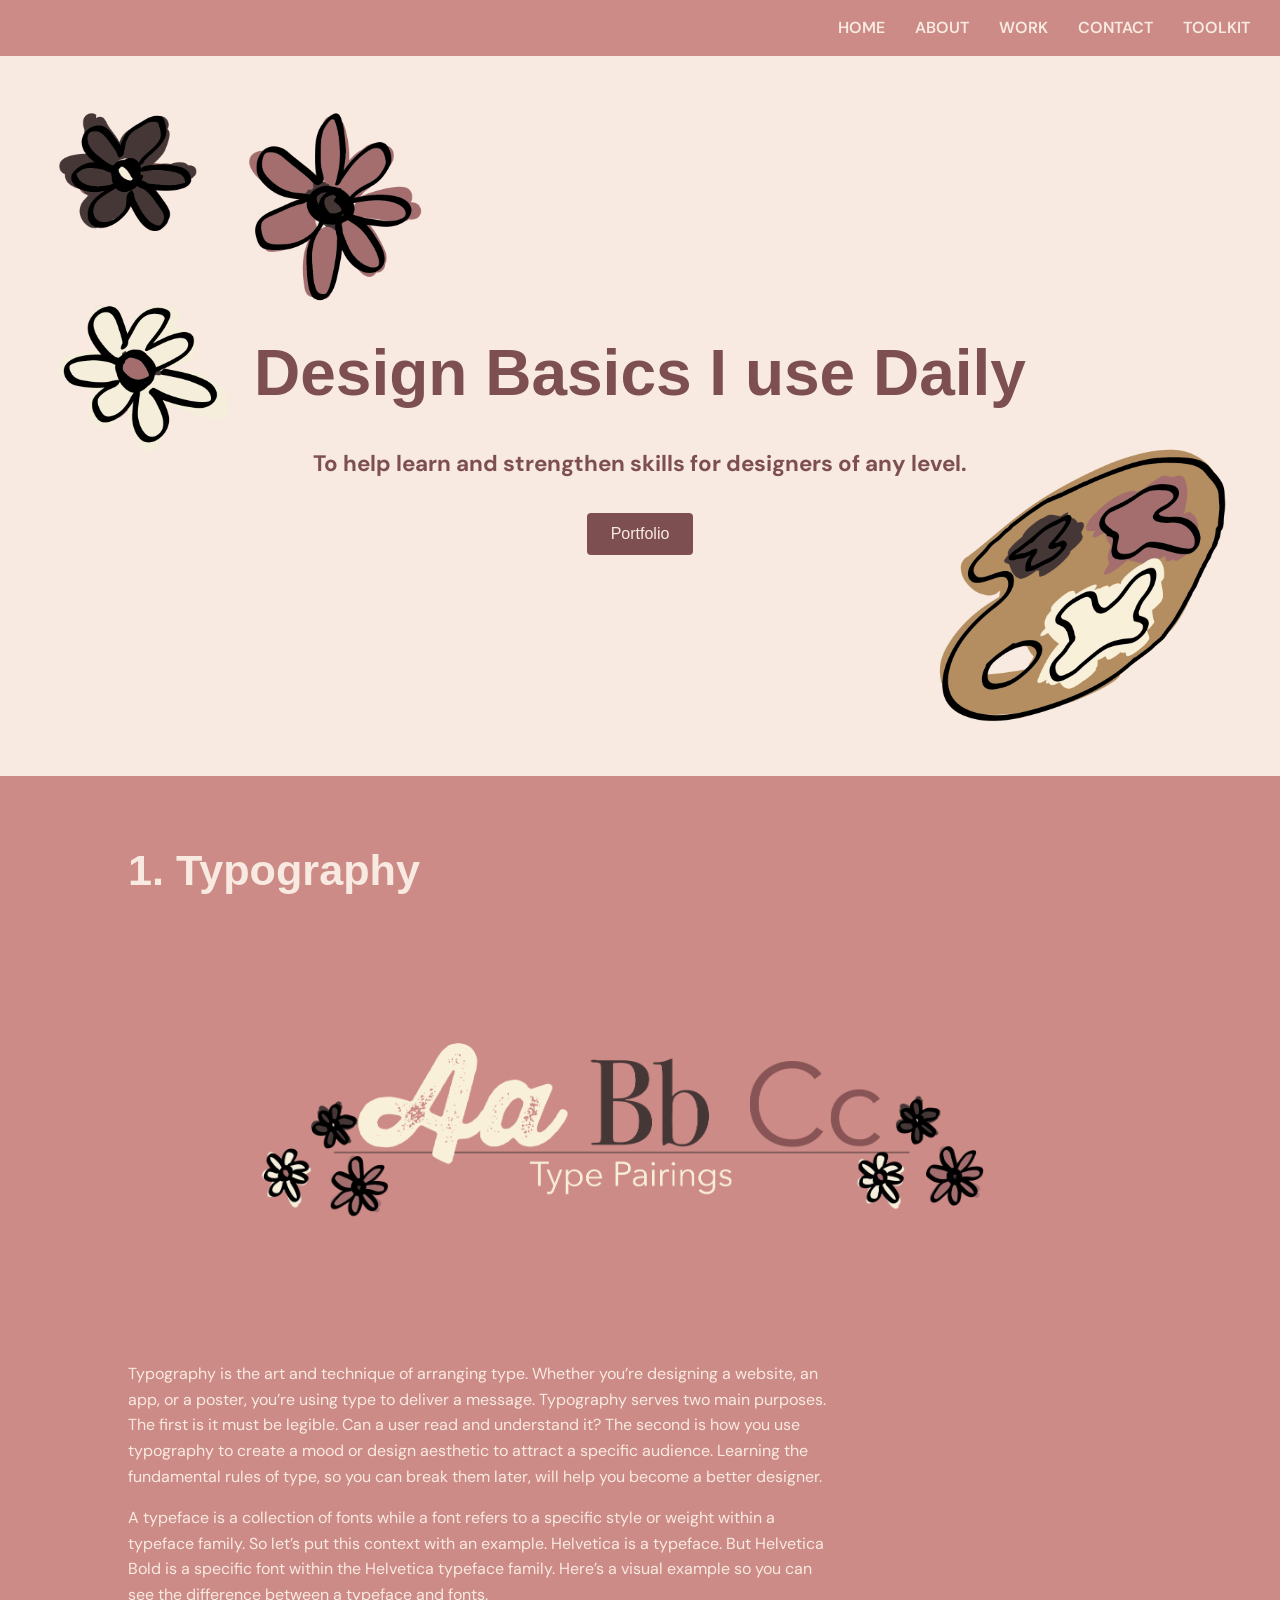
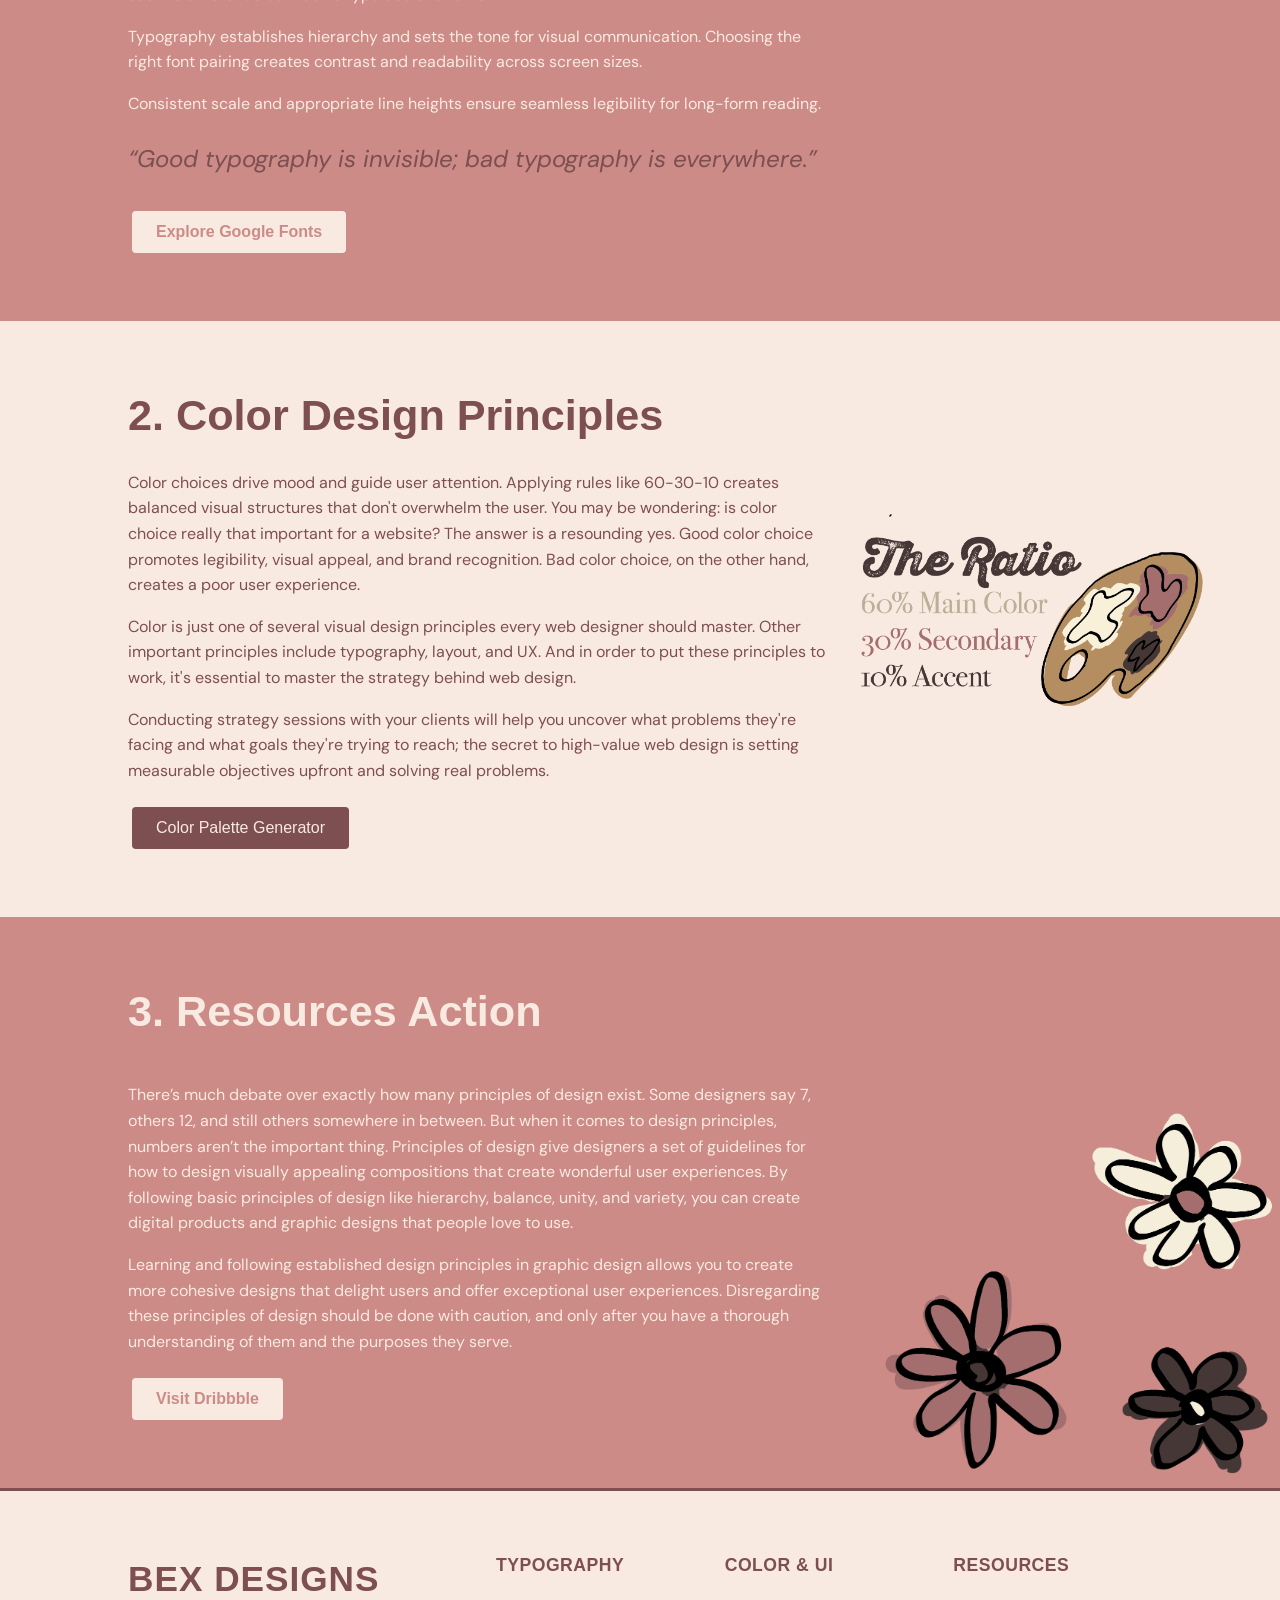
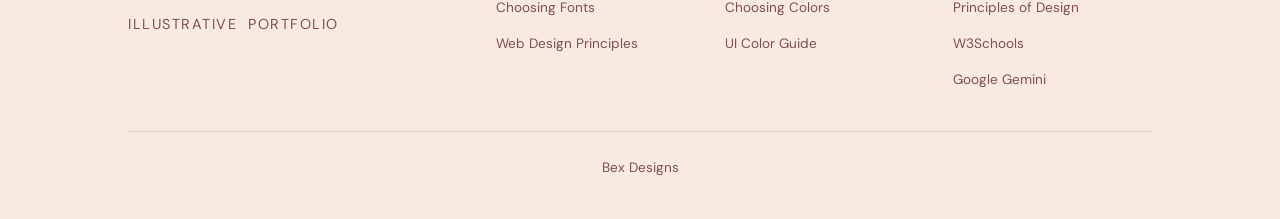
==== commit 331c50c5: "Add files via upload" ====
--- a/index.html
+++ b/index.html
@@ -18,6 +18,7 @@
 <header class="top-section">
     <nav class="navigation">
         <ul>
+			<li><a href="index.html">HOME</a></li>
             <li><a href="About.html" target="_blank">ABOUT</a></li>
             <li><a href="WORK.html" target="_blank">WORK</a></li>
             <li><a href="CONTACT.html" target="_blank">CONTACT</a></li>
@@ -29,7 +30,7 @@
 <!-- SECTION 1: Header & Hero -->
 <section class="hero-section">
     <div class="hero-content">
-        <h1>Practical Design Basics</h1>
+        <h1>Design Basics I use Daily</h1>
         <h3>To help learn and strengthen skills for designers of any level.</h3>
         <a href="https://bexdesigns.net/" target="_blank">
             <button class="button">Portfolio</button>
@@ -95,16 +96,45 @@
 
 <!-- FOOTER & CITATIONS -->
 <footer>
-    <h4>Credits and Citations</h4>
-    <ul>
-        <li><cite><a href="https://www.flux-academy.com/blog/the-ultimate-guide-to-choosing-fonts" target="_blank">The Ultimate Guide to Choosing Fonts</a></cite> by Flux Academy</li>
-        <li><cite><a href="https://www.flux-academy.com/blog/ultimate-guide-to-choosing-colors-for-web-design" target="_blank">Ultimate Guide To Choosing Colors for Web Design</a></cite> by Stephanie Corrigan</li>
-        <li><cite><a href="https://dribbble.com/stories/2018/12/19/choosing-colors-for-web-design-a-practical-ui-color-application-guide" target="_blank">Choosing colors for web design</a></cite> by Renee Fleck</li>
-        <li><cite><a href="https://dribbble.com/resources/education/principles-of-design" target="_blank">11 Principles of Design</a></cite> by Renee Fleck</li>
-		 <li><cite><a href="https://share.google/mY4D2VgByIqLXARrg" target="_blank">Google Gemini</a></cite> by Google</li>
-        <li><cite><a href="https://tilda.education/en/web-design-principles" target="_blank">10 Principles Of Good Web Design</a></cite></li>
-		<li><cite><a href="https://www.w3schools.com/" target="_blank">W3Schools</a></cite></li>
-    </ul>
+    <div class="footer-container">
+        <!-- Brand / Logo Area -->
+      <div class="footer-brand">
+        <h2>BEX DESIGNS</h2>
+          <p>Illustrative&nbsp; Portfolio</p>
+        </div>
+
+        <!-- Stacked & Horizontal Link Columns -->
+        <div class="footer-links-group">
+            <div class="footer-column">
+                <h4>TYPOGRAPHY</h4>
+                <ul>
+                    <li><a href="https://www.flux-academy.com/blog/the-ultimate-guide-to-choosing-fonts" target="_blank">Choosing Fonts</a></li>
+                    <li><a href="https://tilda.education/en/web-design-principles" target="_blank">Web Design Principles</a></li>
+                </ul>
+            </div>
+
+            <div class="footer-column">
+                <h4>COLOR & UI</h4>
+                <ul>
+                    <li><a href="https://www.flux-academy.com/blog/ultimate-guide-to-choosing-colors-for-web-design" target="_blank">Choosing Colors</a></li>
+                    <li><a href="https://dribbble.com/stories/2018/12/19/choosing-colors-for-web-design-a-practical-ui-color-application-guide" target="_blank">UI Color Guide</a></li>
+                </ul>
+            </div>
+
+            <div class="footer-column">
+                <h4>RESOURCES</h4>
+                <ul>
+                    <li><a href="https://dribbble.com/resources/education/principles-of-design" target="_blank">Principles of Design</a></li>
+                    <li><a href="https://www.w3schools.com/" target="_blank">W3Schools</a></li>
+                    <li><a href="https://share.google/mY4D2VgByIqLXARrg" target="_blank">Google Gemini</a></li>
+                </ul>
+            </div>
+        </div>
+    </div>
+
+    <!-- Copyright Bottom Bar -->
+    <div class="footer-bottom">
+    Bex Designs </div>
 </footer>
 
 </body>
--- a/style.css
+++ b/style.css
@@ -662,4 +662,5 @@
     font-family: "DM Sans", sans-serif;
     font-size: 0.85rem;
     color: #7d4f50;
-}+}
+
